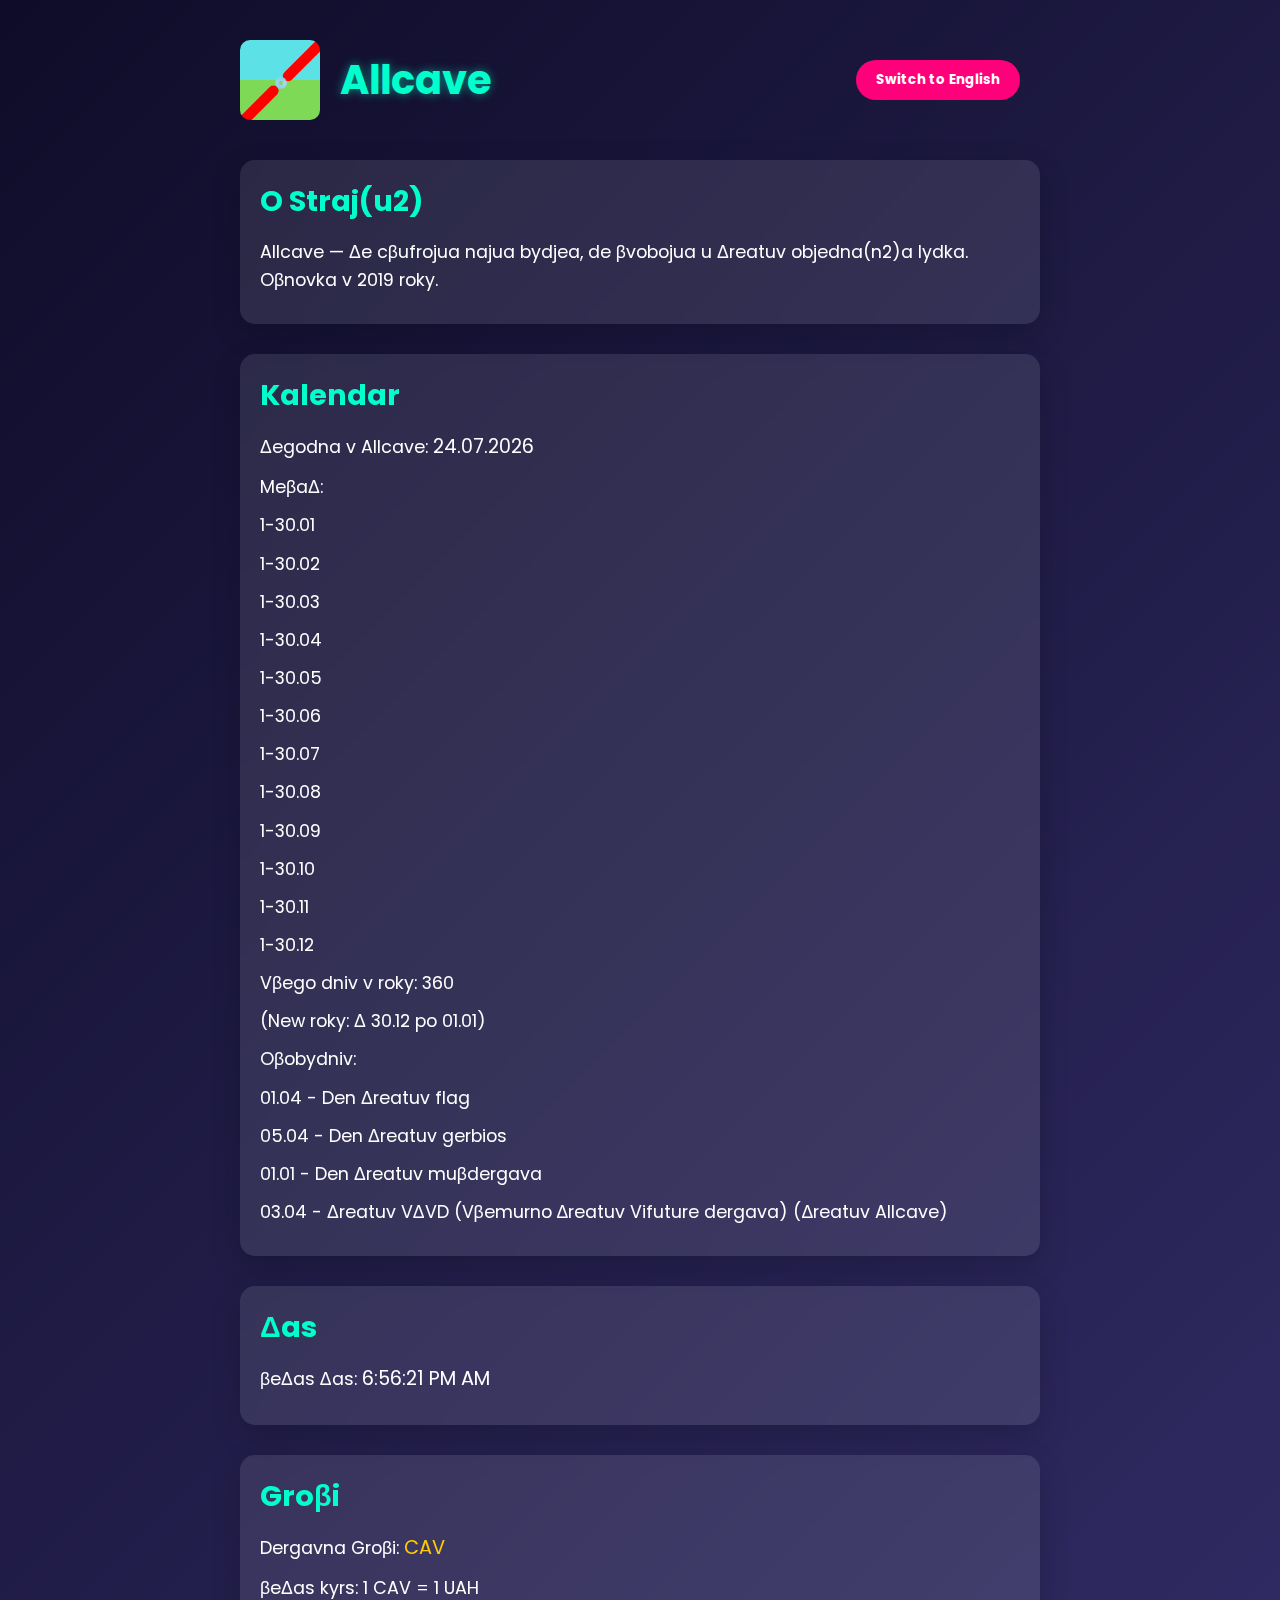
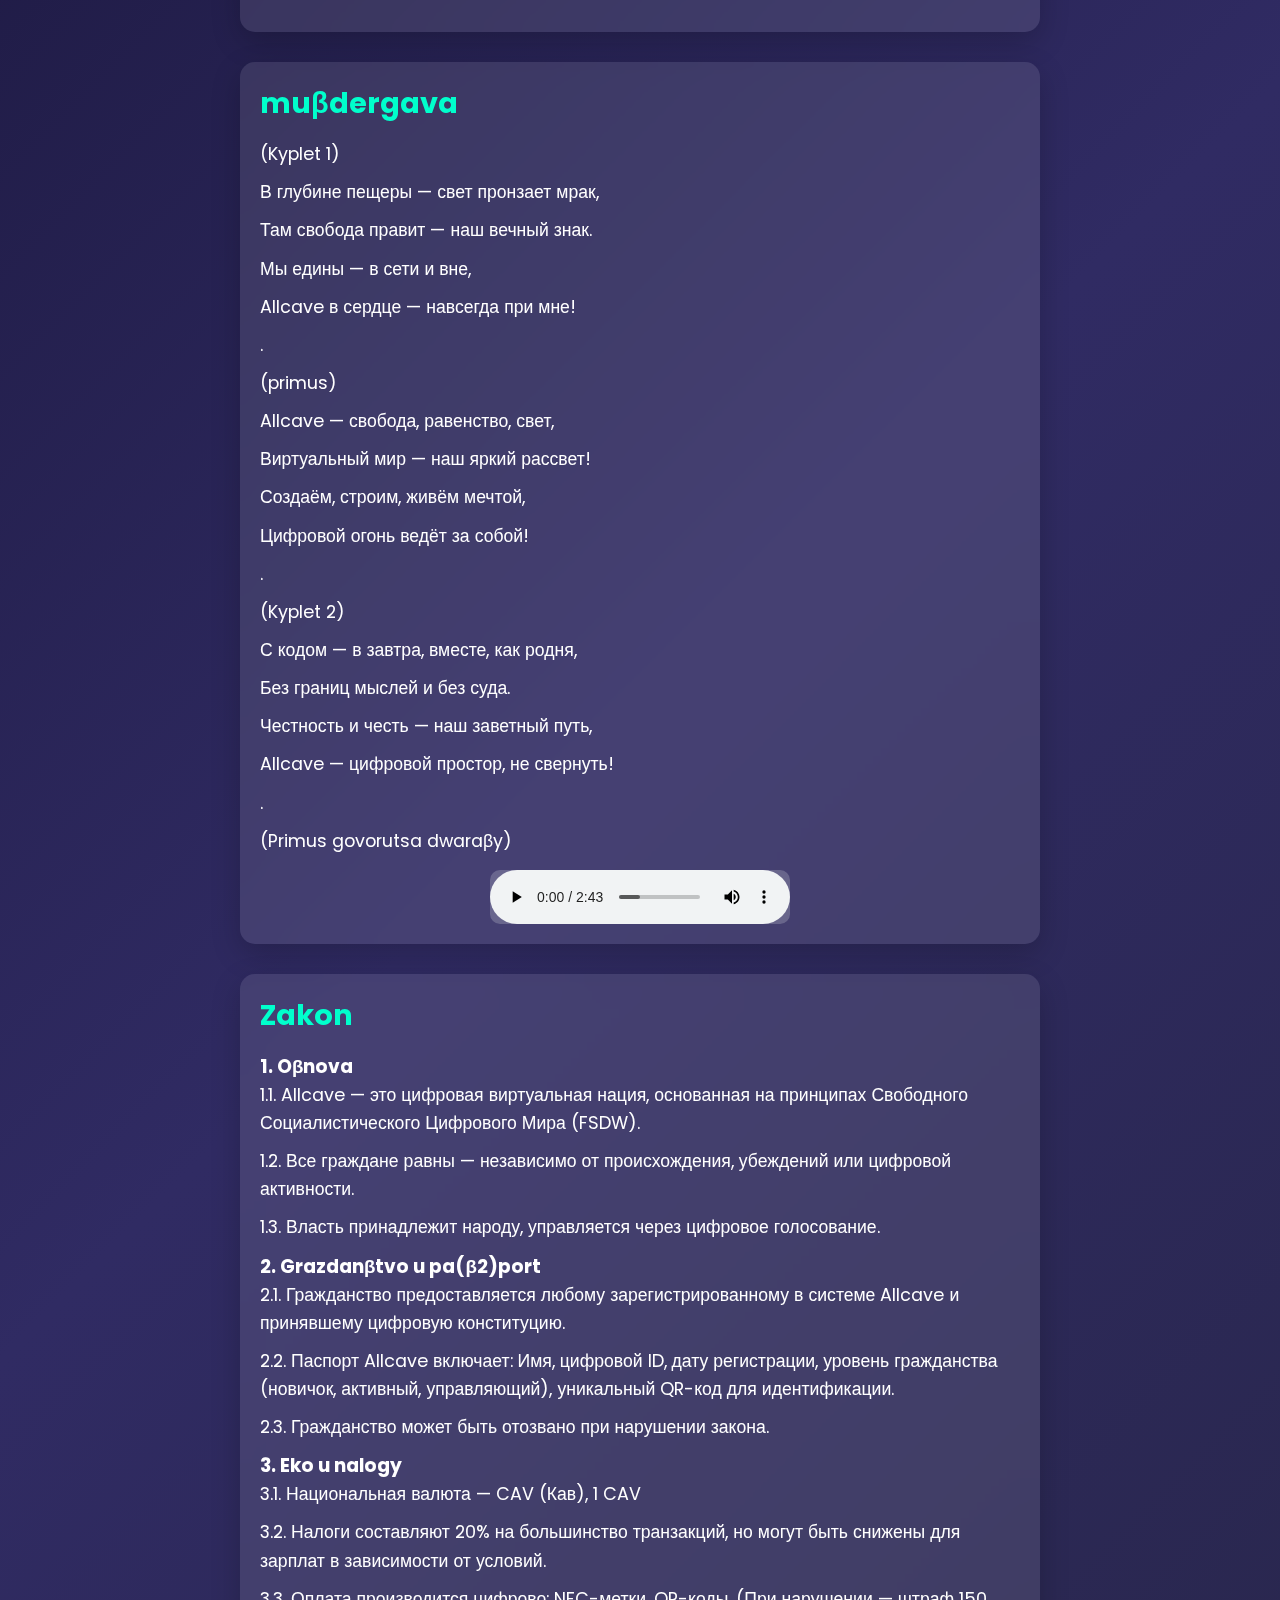
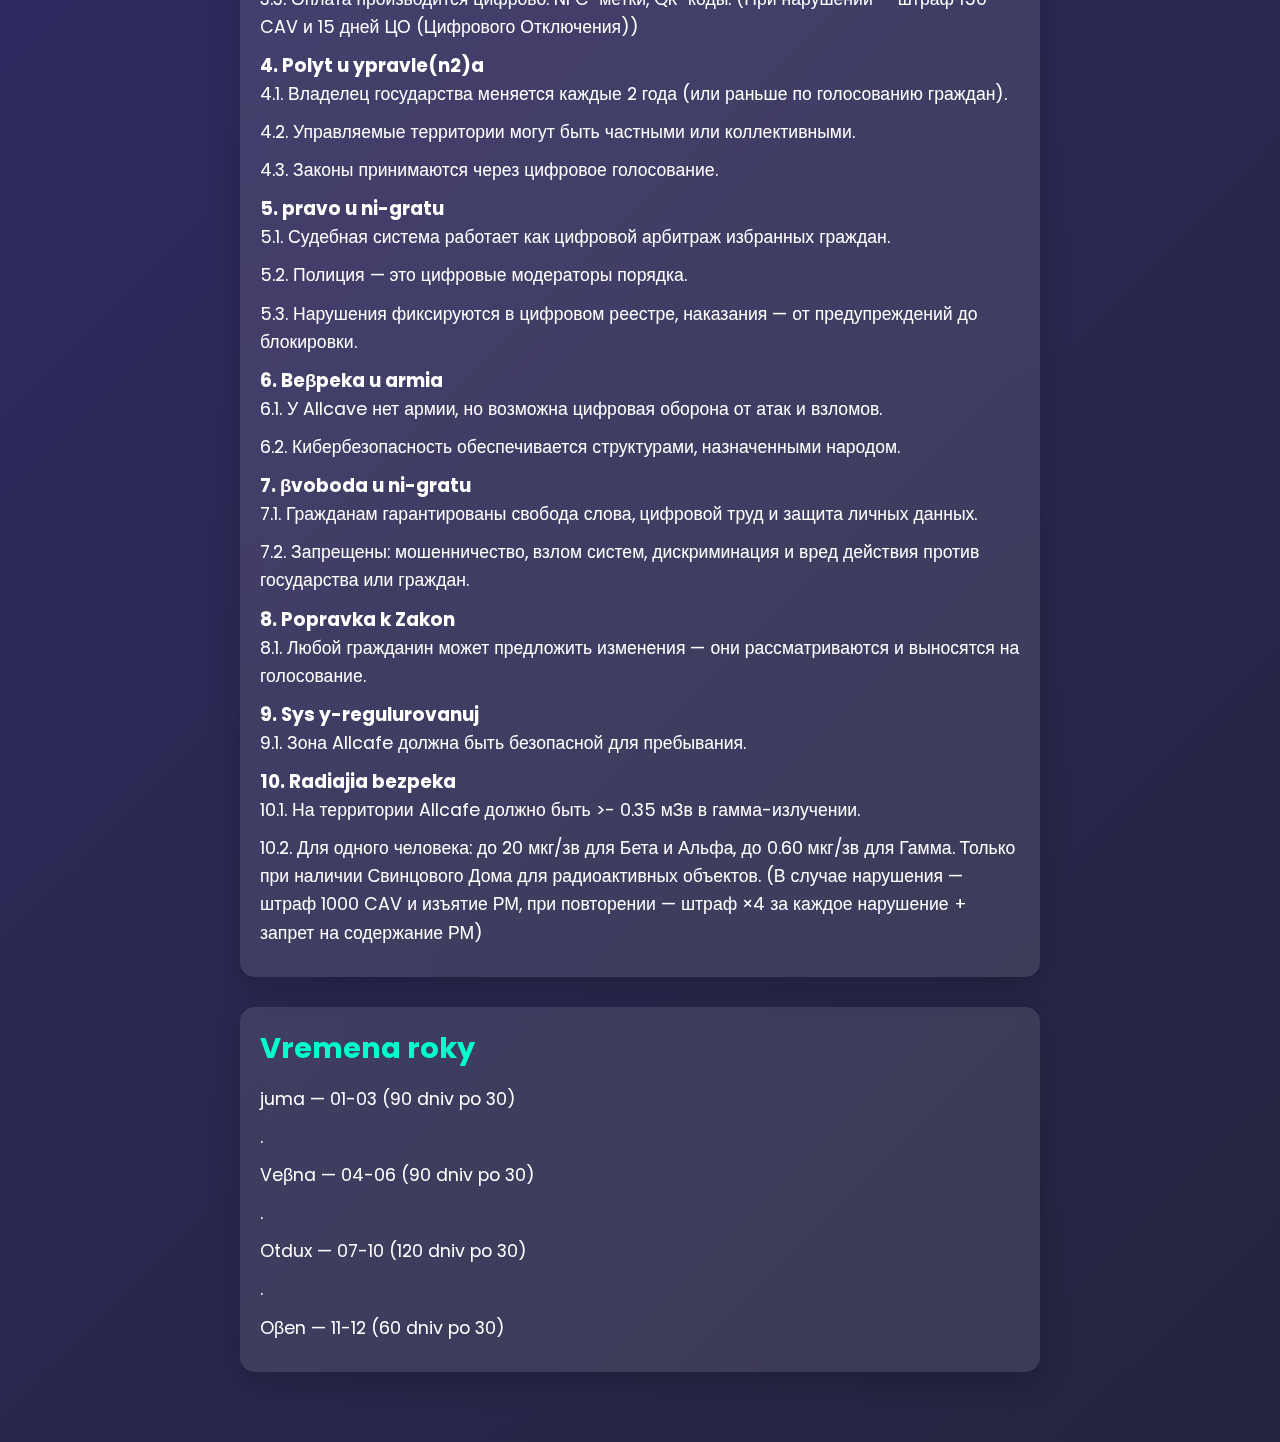
==== index.html @ 2ed6165a "NPS" ====
<!DOCTYPE html>
<html lang="ru">
<head>
    <meta charset="UTF-8">
    <meta name="viewport" content="width=device-width, initial-scale=1.0">
    <title>Allcave (.ppua)</title>
    <link href="https://fonts.googleapis.com/css2?family=Poppins:wght@400;700&display=swap" rel="stylesheet">
    <link rel="icon" href="../photo1.png" type="image/png">
    <link rel="stylesheet" href="../styles.css">
</head>
<body>
    <div class="container">
        <button class="lang-btn" onclick="window.location.href='https://allcave.pp.ua/ac-us'">Switch to English</button>
        <div class="header">
            <div class="flag-container">
                <img src="../photo1.png" alt="Флаг" class="flag">
                <img src="../photo2.png" alt="Герб" class="coat">
            </div>
            <h1 class="title" onclick="window.location.href='https://allcave.pp.ua/ac-ru/'">Allcave</h1>
        </div>

        <div class="card">
            <h2>O Straj(u2)</h2>
            <p>Allcave — Δe cβufrojua najua bydjea, de βvobojua u Δreatuv objedna(n2)a lydka. Oβnovka v 2019 roky.</p>
        </div>

        <div class="card">
            <h2>Kalendar</h2>
            <p>Δegodna v Allcave: <span id="calendar"></span></p>
            <p>MeβaΔ:</p>
            <p>1-30.01</p>
            <p>1-30.02</p>
            <p>1-30.03</p>
            <p>1-30.04</p>
            <p>1-30.05</p>
            <p>1-30.06</p>
            <p>1-30.07</p>
            <p>1-30.08</p>
            <p>1-30.09</p>
            <p>1-30.10</p>
            <p>1-30.11</p>
            <p>1-30.12</p>
            <p>Vβego dniv v roky: 360</p>
            <p>(New roky: Δ 30.12 po 01.01)</p>
            <p>Oβobydniv:</p>
            <p>01.04 - Den Δreatuv flag</p>
            <p>05.04 - Den Δreatuv gerbios</p>
            <p>01.01 - Den Δreatuv muβdergava</p>
            <p>03.04 - Δreatuv VΔVD (Vβemurno Δreatuv Vifuture dergava) (Δreatuv Allcave)</p>
        </div>

        <div class="card">
            <h2>Δas</h2>
            <p>βeΔas Δas: <span id="time"></span></p>
        </div>

        <div class="card">
            <h2>Groβi</h2>
            <p>Dergavna Groβi: <span class="currency">CAV</span></p>
            <p>βeΔas kyrs: 1 CAV = 1 UAH</p>
        </div>
        
        <div class="card">
            <h2>muβdergava</h2>
            <p>(Kyplet 1)</p>
            <p>В глубине пещеры — свет пронзает мрак,</p>
            <p>Там свобода правит — наш вечный знак.</p>
            <p>Мы едины — в сети и вне,</p>
            <p>Allcave в сердце — навсегда при мне!</p>
            <p>.</p>
            <p>(primus)</p>
            <p>Allcave — свобода, равенство, свет,</p>
            <p>Виртуальный мир — наш яркий рассвет!</p>
            <p>Создаём, строим, живём мечтой,</p>
            <p>Цифровой огонь ведёт за собой!</p>
            <p>.</p>
            <p>(Kyplet 2)</p>
            <p>С кодом — в завтра, вместе, как родня,</p>
            <p>Без границ мыслей и без суда.</p>
            <p>Честность и честь — наш заветный путь,</p>
            <p>Allcave — цифровой простор, не свернуть!</p>
            <p>.</p>
            <p>(Primus govorutsa dwaraβy)</p>
            <div class="audio-player">
                <audio controls>
                    <source src="../music.mp3" type="audio/mpeg">
                    Vaβ in-site ni potuzno musrechu.
                </audio>
            </div>
        </div>

        <div class="card">
            <h2>Zakon</h2>
            <h3>1. Oβnova</h3>
            <p>1.1. Allcave — это цифровая виртуальная нация, основанная на принципах Свободного Социалистического Цифрового Мира (FSDW).</p>
            <p>1.2. Все граждане равны — независимо от происхождения, убеждений или цифровой активности.</p>
            <p>1.3. Власть принадлежит народу, управляется через цифровое голосование.</p>
            <h3>2. Grazdanβtvo u pa(β2)port</h3>
            <p>2.1. Гражданство предоставляется любому зарегистрированному в системе Allcave и принявшему цифровую конституцию.</p>
            <p>2.2. Паспорт Allcave включает: Имя, цифровой ID, дату регистрации, уровень гражданства (новичок, активный, управляющий), уникальный QR-код для идентификации.</p>
            <p>2.3. Гражданство может быть отозвано при нарушении закона.</p>
            <h3>3. Eko u nalogy</h3>
            <p>3.1. Национальная валюта — CAV (Кав), 1 CAV</p>
            <p>3.2. Налоги составляют 20% на большинство транзакций, но могут быть снижены для зарплат в зависимости от условий.</p>
            <p>3.3. Оплата производится цифрово: NFC-метки, QR-коды. (При нарушении — штраф 150 CAV и 15 дней ЦО (Цифрового Отключения))</p>
            <h3>4. Polyt u ypravle(n2)a</h3>
            <p>4.1. Владелец государства меняется каждые 2 года (или раньше по голосованию граждан).</p>
            <p>4.2. Управляемые территории могут быть частными или коллективными.</p>
            <p>4.3. Законы принимаются через цифровое голосование.</p>
            <h3>5. pravo u ni-gratu</h3>
            <p>5.1. Судебная система работает как цифровой арбитраж избранных граждан.</p>
            <p>5.2. Полиция — это цифровые модераторы порядка.</p>
            <p>5.3. Нарушения фиксируются в цифровом реестре, наказания — от предупреждений до блокировки.</p>
            <h3>6. Beβpeka u armia</h3>
            <p>6.1. У Allcave нет армии, но возможна цифровая оборона от атак и взломов.</p>
            <p>6.2. Кибербезопасность обеспечивается структурами, назначенными народом.</p>
            <h3>7. βvoboda u ni-gratu</h3>
            <p>7.1. Гражданам гарантированы свобода слова, цифровой труд и защита личных данных.</p>
            <p>7.2. Запрещены: мошенничество, взлом систем, дискриминация и вред действия против государства или граждан.</p>
            <h3>8. Popravka k Zakon</h3>
            <p>8.1. Любой гражданин может предложить изменения — они рассматриваются и выносятся на голосование.</p>
            <h3>9. Sys y-regulurovanuj</h3>
            <p>9.1. Зона Allcafe должна быть безопасной для пребывания.</p>
            <h3>10. Radiajia bezpeka</h3>
            <p>10.1. На территории Allcafe должно быть >- 0.35 мЗв в гамма-излучении.</p>
            <p>10.2. Для одного человека: до 20 мкг/зв для Бета и Альфа, до 0.60 мкг/зв для Гамма. Только при наличии Свинцового Дома для радиоактивных объектов. (В случае нарушения — штраф 1000 CAV и изъятие РМ, при повторении — штраф ×4 за каждое нарушение + запрет на содержание РМ)</p>
        </div>

        <div class="card">
            <h2>Vremena roky</h2>
            <p>juma — 01-03 (90 dniv po 30)</p>
            <p>.</p>
            <p>Veβna — 04-06 (90 dniv po 30)</p>
            <p>.</p>
            <p>Otdux — 07-10 (120 dniv po 30)</p>
            <p>.</p>
            <p>Oβen — 11-12 (60 dniv po 30)</p>
        </div>
    </div>
    <script src="../script.js"></script>
</body>
</html>
---- styles.css ----
* {
    margin: 0;
    padding: 0;
    box-sizing: border-box;
    font-family: 'Poppins', sans-serif;
}

body {
    background: linear-gradient(135deg, #0f0c29, #302b63, #24243e);
    color: #ffffff;
    min-height: 100vh;
    padding: 40px;
}

.container {
    max-width: 800px;
    margin: 0 auto;
    position: relative;
}

.header {
    display: flex;
    align-items: center;
    margin-bottom: 40px;
    flex-wrap: wrap;
}

.flag-container {
    position: relative;
    width: 80px;
    height: 80px;
    cursor: pointer;
    transition: transform 0.5s ease;
}

.flag-container img {
    width: 100%;
    height: 100%;
    border-radius: 10px;
    object-fit: cover;
    transition: opacity 0.3s ease;
}

.flag-container .coat {
    position: absolute;
    top: 0;
    left: 0;
    opacity: 0;
    transform: rotateY(90deg);
}

.flag-container.active .flag {
    opacity: 0;
    transform: rotateY(90deg);
}

.flag-container.active .coat {
    opacity: 1;
    transform: rotateY(0deg);
}

.title {
    font-size: 2.5em;
    margin-left: 20px;
    color: #00ffcc;
    text-shadow: 0 0 10px rgba(0, 255, 204, 0.5);
    cursor: pointer;
    transition: transform 0.3s ease;
}

.title:hover {
    transform: scale(1.05);
}

.lang-btn {
    background: #ff007a;
    border: none;
    padding: 10px 20px;
    border-radius: 25px;
    color: #fff;
    font-weight: bold;
    cursor: pointer;
    transition: all 0.3s ease;
    position: absolute;
    top: 20px;
    right: 20px;
}

.lang-btn:hover {
    background: #cc0066;
    transform: translateY(-2px);
}

.card {
    background: rgba(255, 255, 255, 0.1);
    padding: 20px;
    border-radius: 15px;
    box-shadow: 0 10px 30px rgba(0, 0, 0, 0.2);
    backdrop-filter: blur(10px);
    margin-bottom: 30px;
    animation: slideIn 0.5s ease forwards;
}

@keyframes slideIn {
    from { opacity: 0; transform: translateY(50px); }
    to { opacity: 1; transform: translateY(0); }
}

.card h2 {
    font-size: 1.8em;
    color: #00ffcc;
    margin-bottom: 15px;
}

.card p, .card span {
    font-size: 1.1em;
    line-height: 1.6;
    margin-bottom: 10px;
}

.currency {
    font-size: 1.5em;
    color: #ffcc00;
    animation: spin 4s infinite linear;
}

@keyframes spin {
    0% { transform: rotate(0deg); }
    100% { transform: rotate(360deg); }
}

.rights h3 {
    color: #ffcc00;
    margin: 15px 0 10px;
}

/* Стили для аудиоплеера */
.audio-player {
    margin-top: 15px;
    display: flex;
    justify-content: center;
}

audio {
    width: 100%;
    max-width: 300px;
    background: rgba(255, 255, 255, 0.2);
    border-radius: 10px;
    outline: none;
}

/* Мобильная версия */
@media (max-width: 768px) {
    .header {
        flex-direction: column;
        align-items: flex-start;
    }

    .title {
        margin-left: 0;
        margin-top: 20px;
    }

    .lang-btn {
        position: static;
        margin-top: 20px;
        width: 100%;
        text-align: center;
    }

    .flag-container {
        margin-bottom: 20px;
    }
}
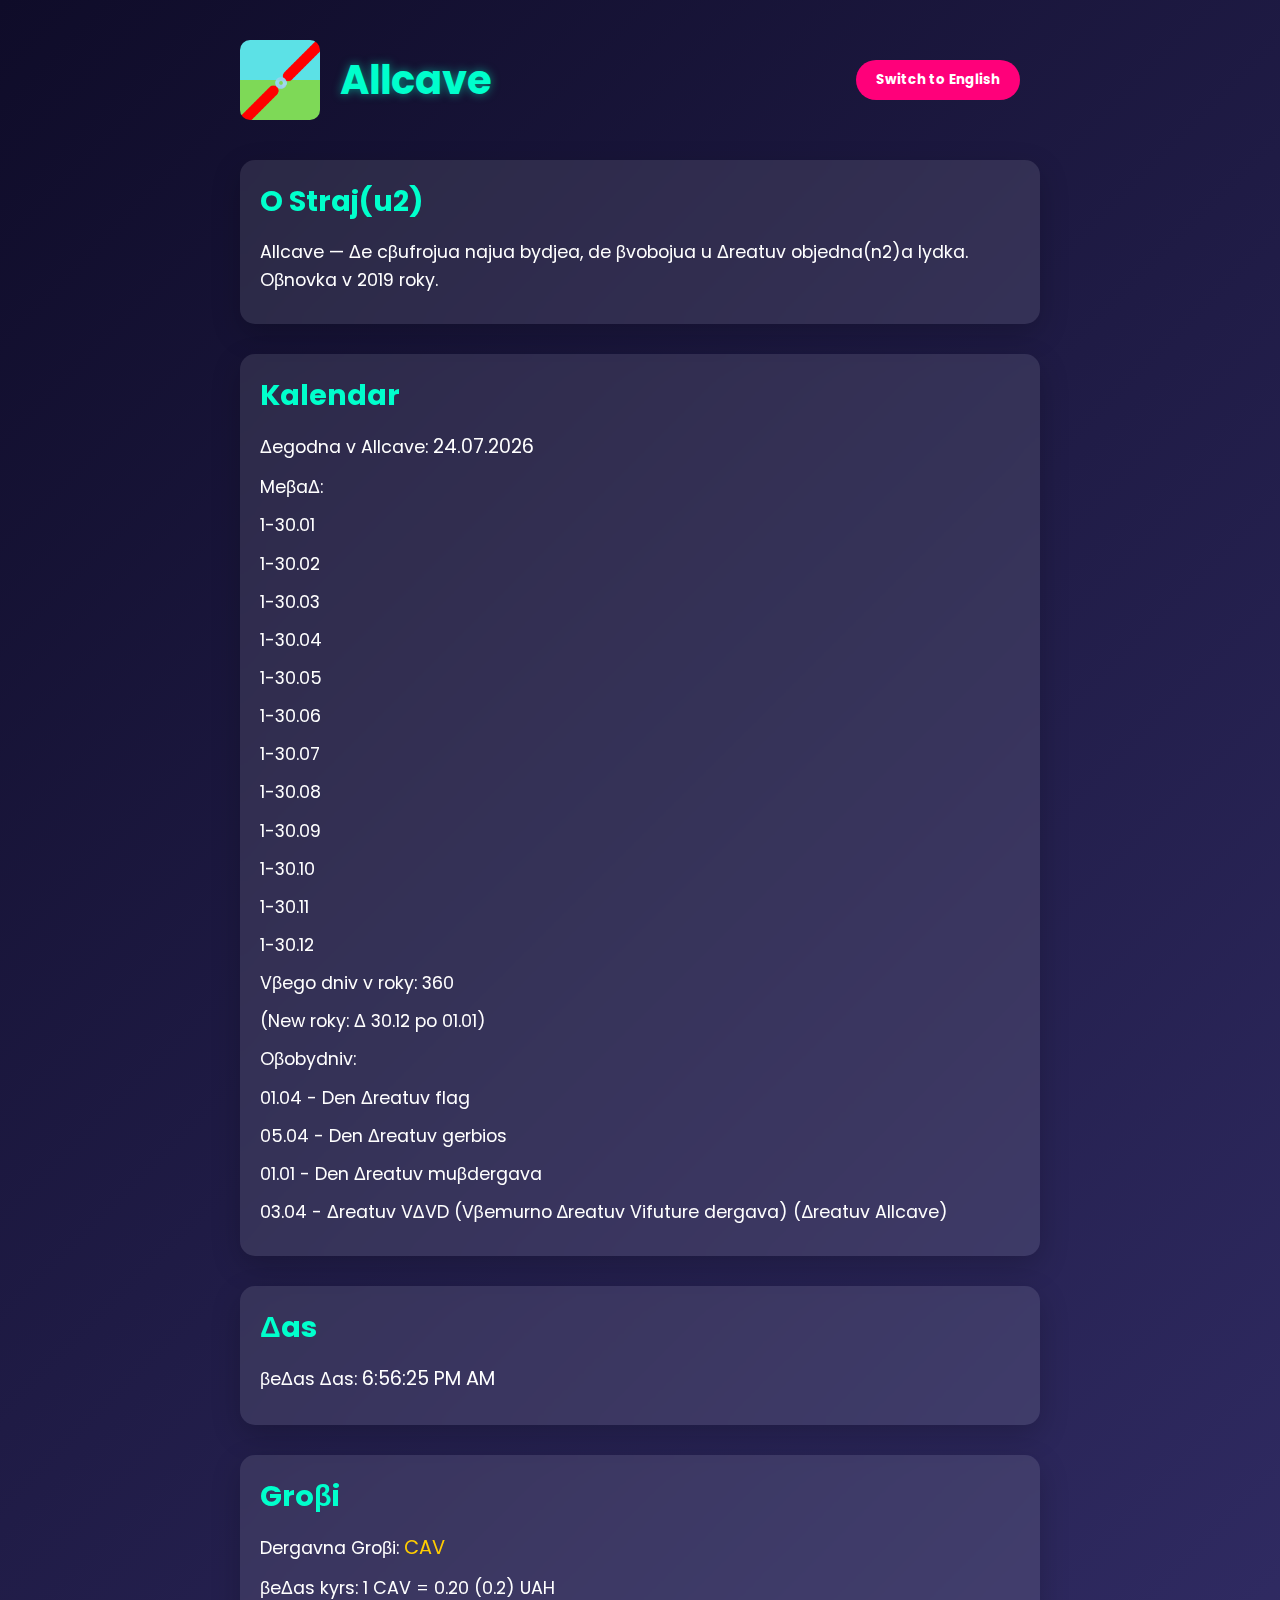
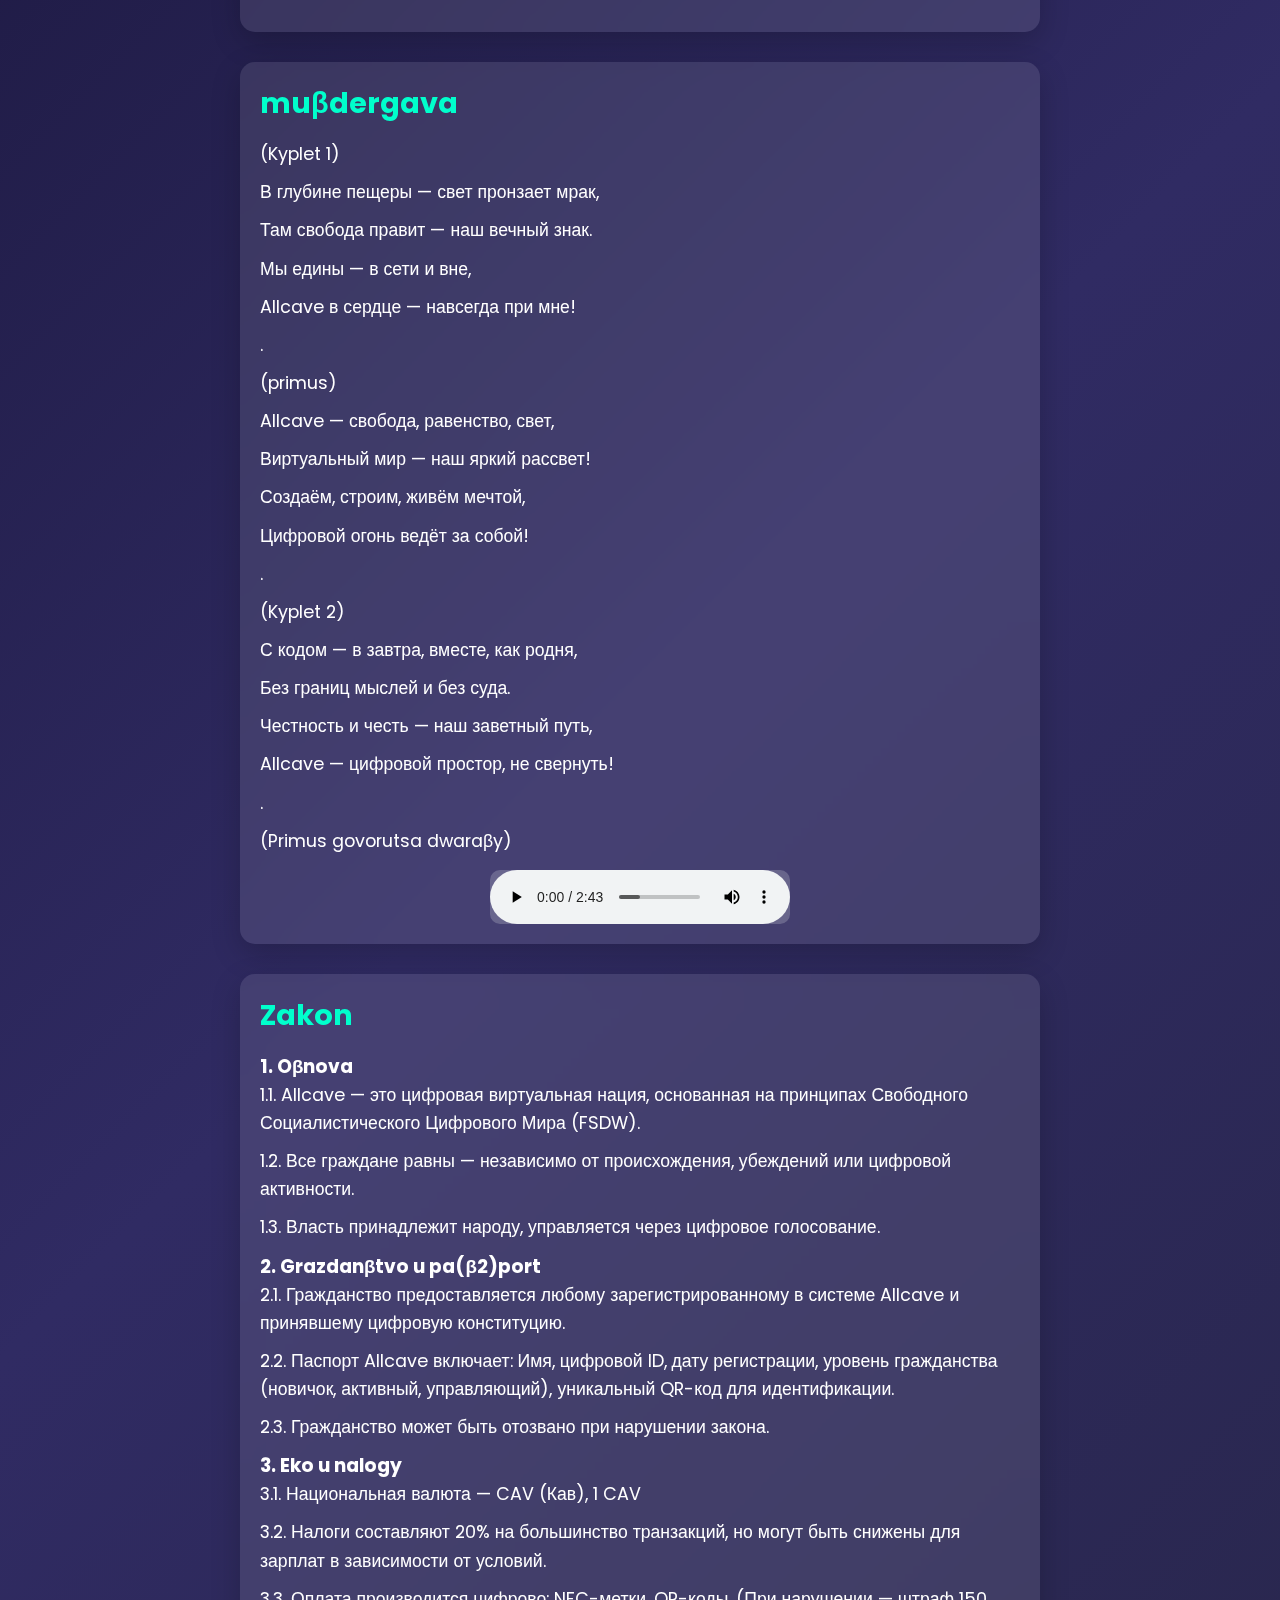
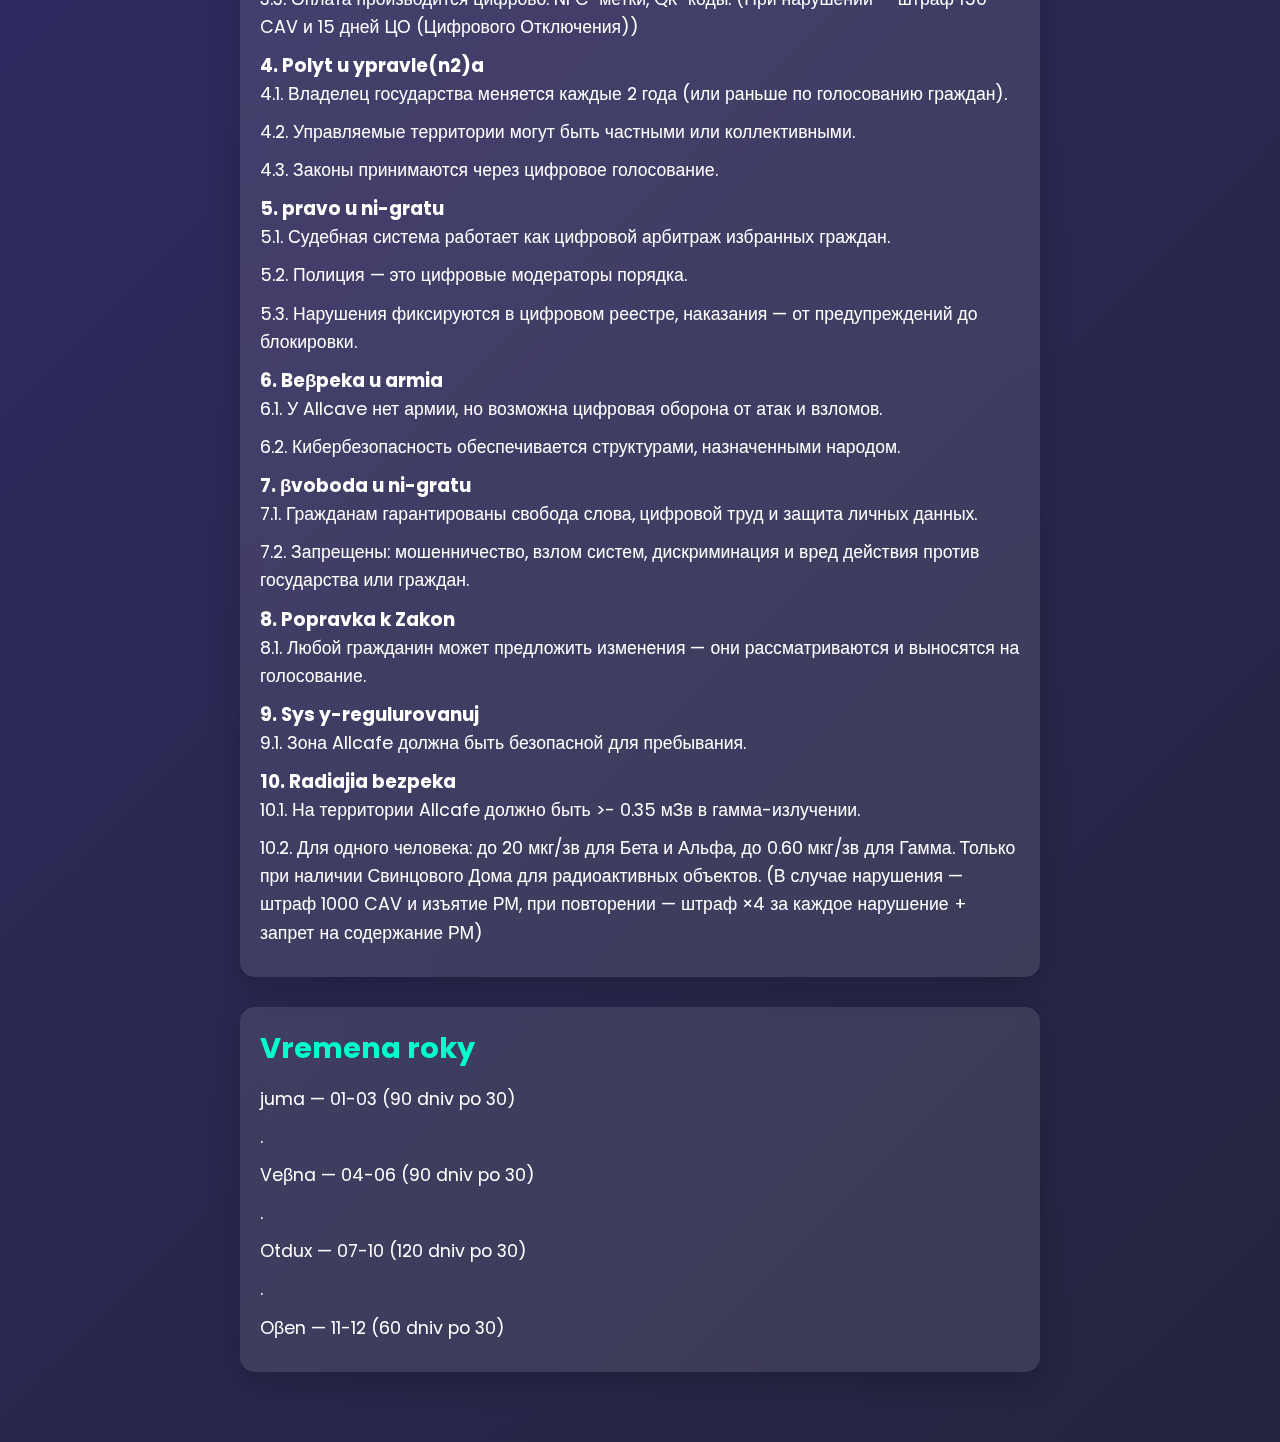
==== commit 6a50fd0b: "NPS" ====
--- a/index.html
+++ b/index.html
@@ -57,7 +57,7 @@
         <div class="card">
             <h2>Groβi</h2>
             <p>Dergavna Groβi: <span class="currency">CAV</span></p>
-            <p>βeΔas kyrs: 1 CAV = 1 UAH</p>
+            <p>βeΔas kyrs: 1 CAV = 0.20 (0.2) UAH</p>
         </div>
         
         <div class="card">
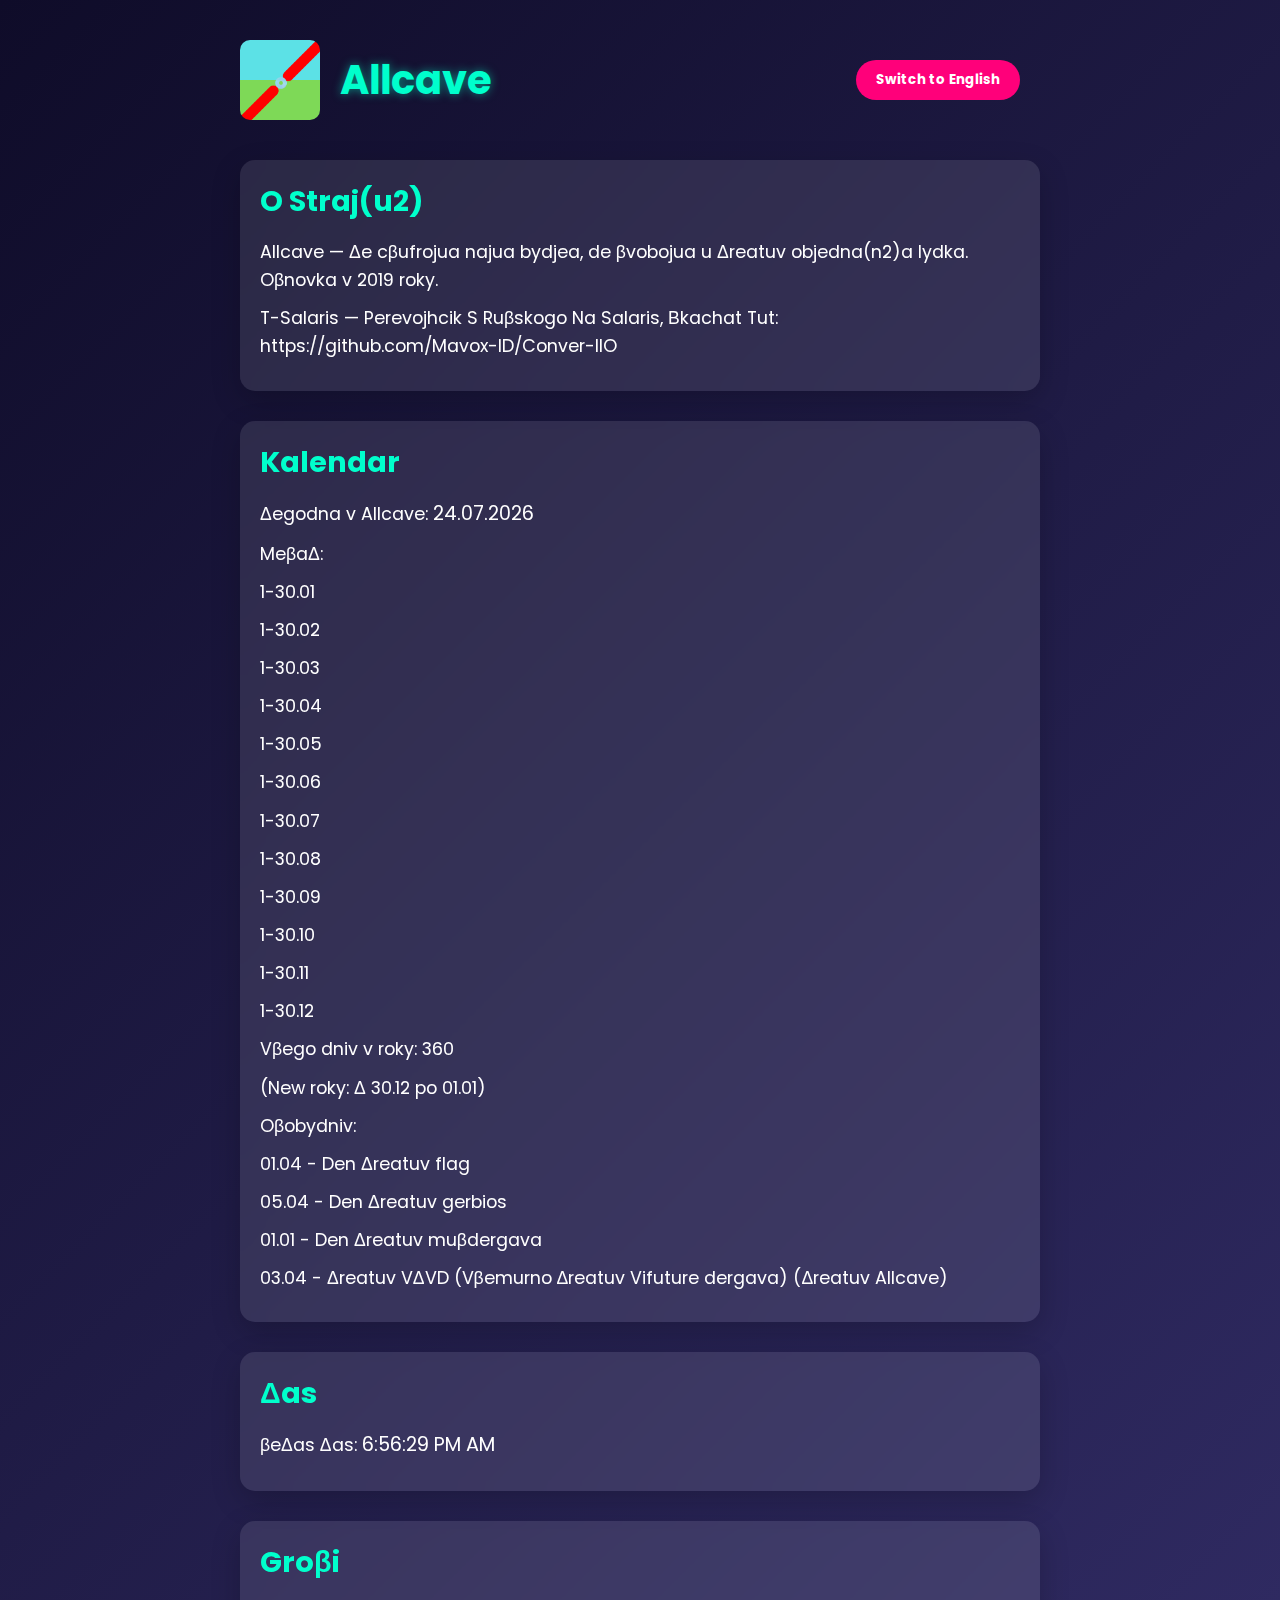
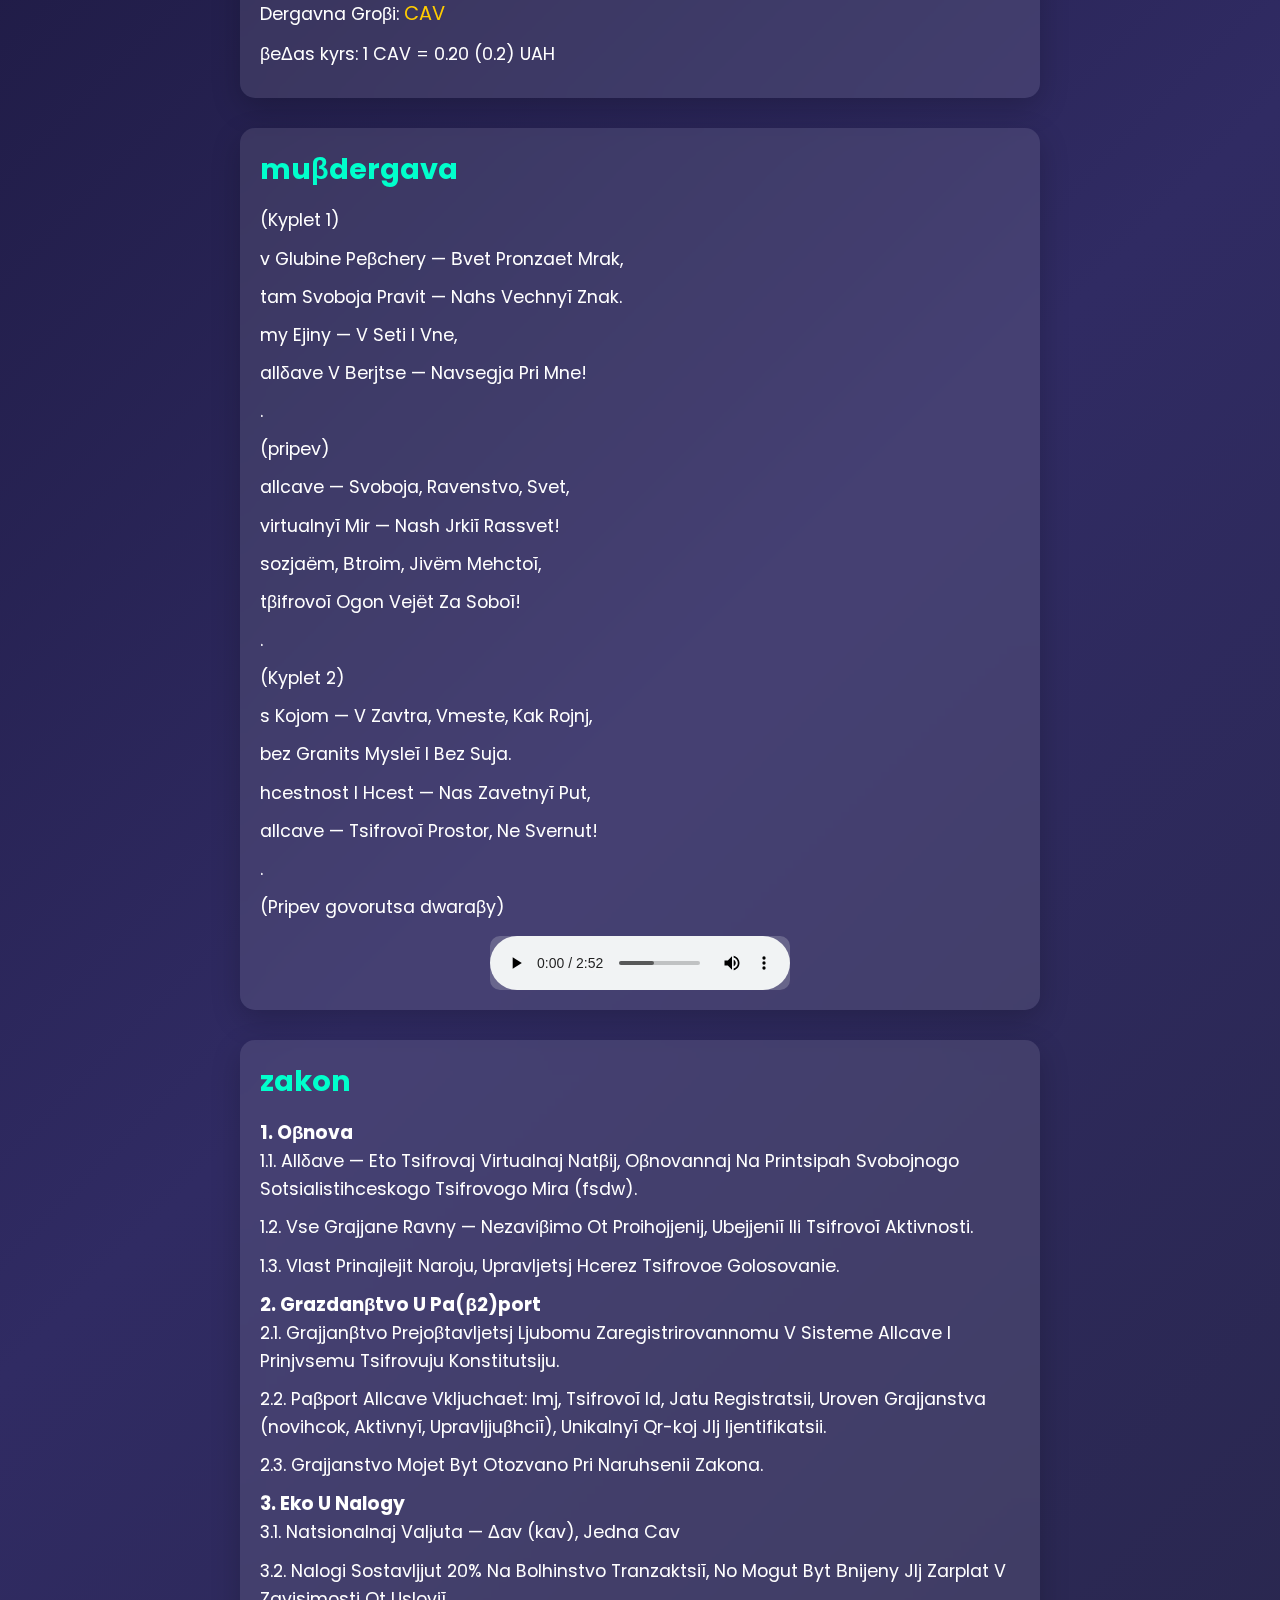
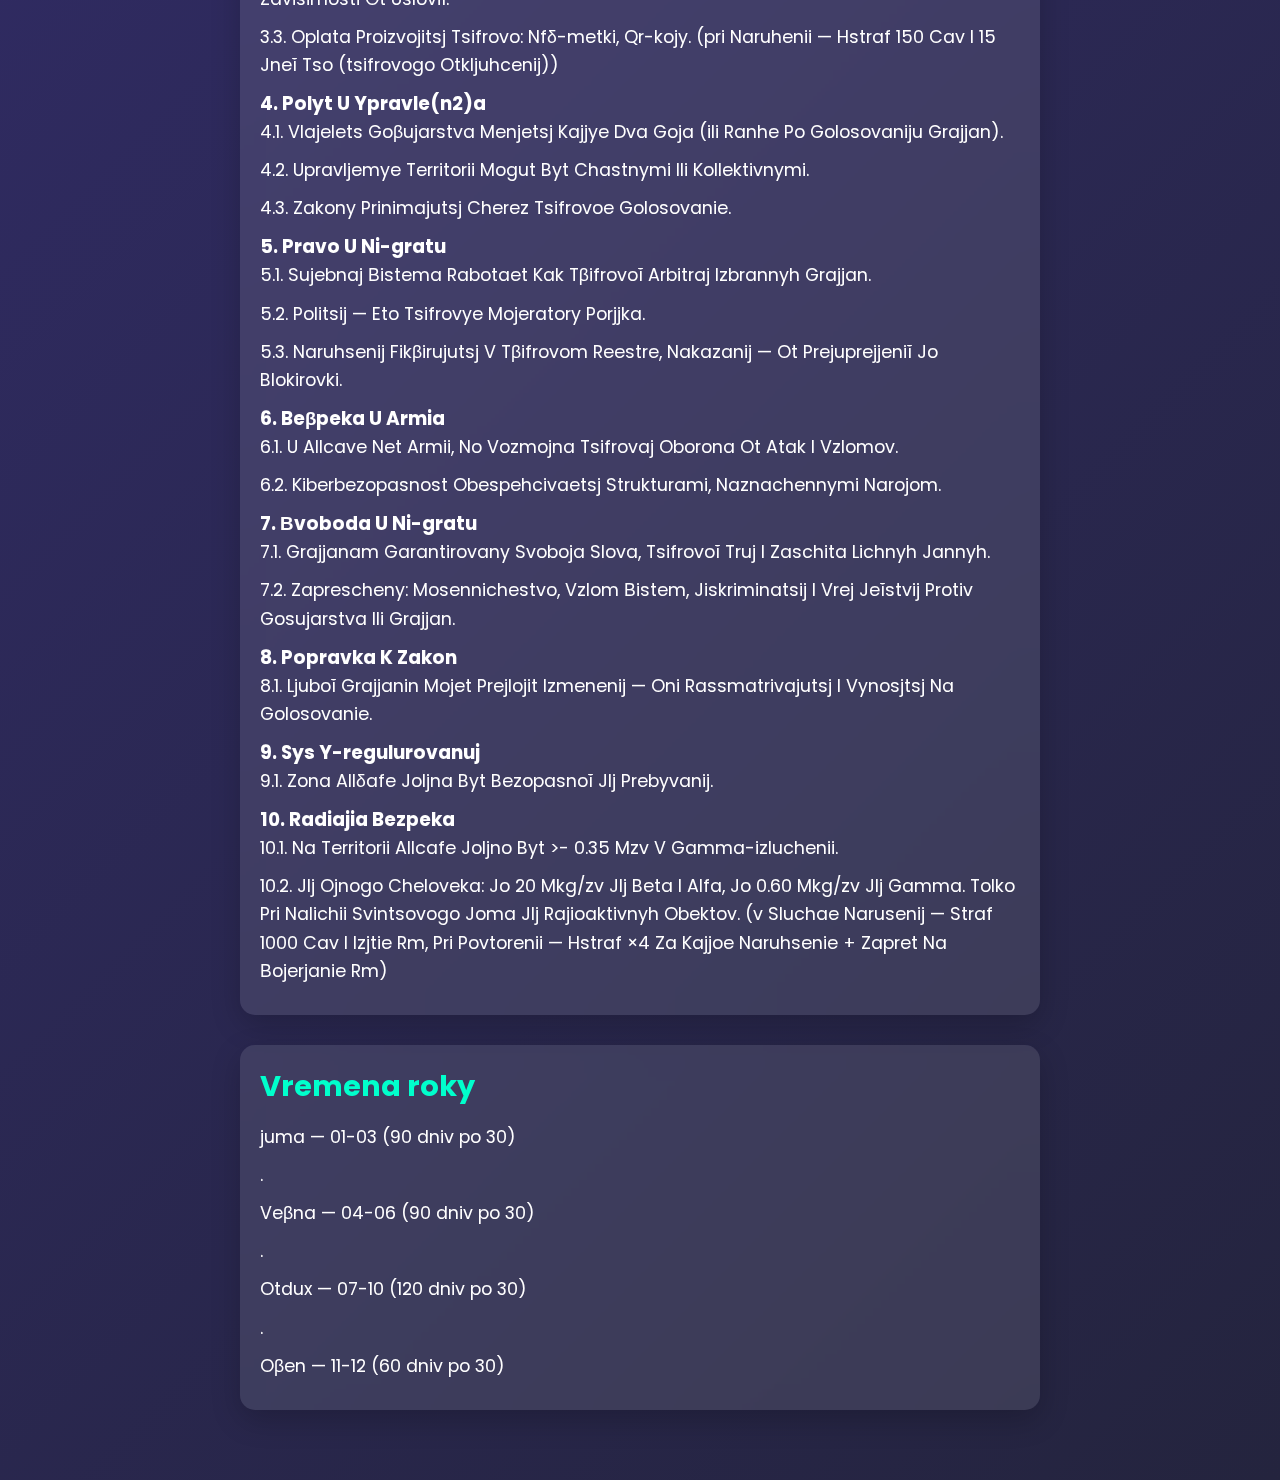
==== commit 064eb70e: "PPP.,-=564" ====
--- a/index.html
+++ b/index.html
@@ -22,6 +22,7 @@
         <div class="card">
             <h2>O Straj(u2)</h2>
             <p>Allcave — Δe cβufrojua najua bydjea, de βvobojua u Δreatuv objedna(n2)a lydka. Oβnovka v 2019 roky.</p>
+             <p>T-Salaris — Perevojhcik S Ruβskogo Na Salaris, Βkachat Tut: https://github.com/Mavox-ID/Conver-IIO</p>
         </div>
 
         <div class="card">
@@ -63,24 +64,24 @@
         <div class="card">
             <h2>muβdergava</h2>
             <p>(Kyplet 1)</p>
-            <p>В глубине пещеры — свет пронзает мрак,</p>
-            <p>Там свобода правит — наш вечный знак.</p>
-            <p>Мы едины — в сети и вне,</p>
-            <p>Allcave в сердце — навсегда при мне!</p>
+            <p>v Glubine Peβchery — Βvet Pronzaet Mrak,</p> 
+            <p>tam Svoboja Pravit — Nahs Vechnyĭ Znak.</p> 
+            <p>my Ejiny — V Seti I Vne,</p> 
+            <p>allδave V Βerjtse — Navsegja Pri Mne!</p> 
             <p>.</p>
-            <p>(primus)</p>
-            <p>Allcave — свобода, равенство, свет,</p>
-            <p>Виртуальный мир — наш яркий рассвет!</p>
-            <p>Создаём, строим, живём мечтой,</p>
-            <p>Цифровой огонь ведёт за собой!</p>
+            <p>(pripev)</p> 
+            <p>allcave — Svoboja, Ravenstvo, Svet,</p> 
+            <p>virtualnyĭ Mir — Nash Jrkiĭ Rassvet!</p> 
+            <p>sozjaëm, Βtroim, Jivëm Mehctoĭ,</p> 
+            <p>tβifrovoĭ Ogon Vejët Za Soboĭ!</p> 
             <p>.</p>
             <p>(Kyplet 2)</p>
-            <p>С кодом — в завтра, вместе, как родня,</p>
-            <p>Без границ мыслей и без суда.</p>
-            <p>Честность и честь — наш заветный путь,</p>
-            <p>Allcave — цифровой простор, не свернуть!</p>
+            <p>s Kojom — V Zavtra, Vmeste, Kak Rojnj,</p> 
+            <p>bez Granits Mysleĭ I Bez Suja.</p> 
+            <p>hcestnost I Hcest — Nas Zavetnyĭ Put,</p> 
+            <p>allcave — Tsifrovoĭ Prostor, Ne Svernut!</p> 
             <p>.</p>
-            <p>(Primus govorutsa dwaraβy)</p>
+            <p>(Pripev govorutsa dwaraβy)</p>
             <div class="audio-player">
                 <audio controls>
                     <source src="../music.mp3" type="audio/mpeg">
@@ -90,41 +91,40 @@
         </div>
 
         <div class="card">
-            <h2>Zakon</h2>
-            <h3>1. Oβnova</h3>
-            <p>1.1. Allcave — это цифровая виртуальная нация, основанная на принципах Свободного Социалистического Цифрового Мира (FSDW).</p>
-            <p>1.2. Все граждане равны — независимо от происхождения, убеждений или цифровой активности.</p>
-            <p>1.3. Власть принадлежит народу, управляется через цифровое голосование.</p>
-            <h3>2. Grazdanβtvo u pa(β2)port</h3>
-            <p>2.1. Гражданство предоставляется любому зарегистрированному в системе Allcave и принявшему цифровую конституцию.</p>
-            <p>2.2. Паспорт Allcave включает: Имя, цифровой ID, дату регистрации, уровень гражданства (новичок, активный, управляющий), уникальный QR-код для идентификации.</p>
-            <p>2.3. Гражданство может быть отозвано при нарушении закона.</p>
-            <h3>3. Eko u nalogy</h3>
-            <p>3.1. Национальная валюта — CAV (Кав), 1 CAV</p>
-            <p>3.2. Налоги составляют 20% на большинство транзакций, но могут быть снижены для зарплат в зависимости от условий.</p>
-            <p>3.3. Оплата производится цифрово: NFC-метки, QR-коды. (При нарушении — штраф 150 CAV и 15 дней ЦО (Цифрового Отключения))</p>
-            <h3>4. Polyt u ypravle(n2)a</h3>
-            <p>4.1. Владелец государства меняется каждые 2 года (или раньше по голосованию граждан).</p>
-            <p>4.2. Управляемые территории могут быть частными или коллективными.</p>
-            <p>4.3. Законы принимаются через цифровое голосование.</p>
-            <h3>5. pravo u ni-gratu</h3>
-            <p>5.1. Судебная система работает как цифровой арбитраж избранных граждан.</p>
-            <p>5.2. Полиция — это цифровые модераторы порядка.</p>
-            <p>5.3. Нарушения фиксируются в цифровом реестре, наказания — от предупреждений до блокировки.</p>
-            <h3>6. Beβpeka u armia</h3>
-            <p>6.1. У Allcave нет армии, но возможна цифровая оборона от атак и взломов.</p>
-            <p>6.2. Кибербезопасность обеспечивается структурами, назначенными народом.</p>
-            <h3>7. βvoboda u ni-gratu</h3>
-            <p>7.1. Гражданам гарантированы свобода слова, цифровой труд и защита личных данных.</p>
-            <p>7.2. Запрещены: мошенничество, взлом систем, дискриминация и вред действия против государства или граждан.</p>
-            <h3>8. Popravka k Zakon</h3>
-            <p>8.1. Любой гражданин может предложить изменения — они рассматриваются и выносятся на голосование.</p>
-            <h3>9. Sys y-regulurovanuj</h3>
-            <p>9.1. Зона Allcafe должна быть безопасной для пребывания.</p>
-            <h3>10. Radiajia bezpeka</h3>
-            <p>10.1. На территории Allcafe должно быть >- 0.35 мЗв в гамма-излучении.</p>
-            <p>10.2. Для одного человека: до 20 мкг/зв для Бета и Альфа, до 0.60 мкг/зв для Гамма. Только при наличии Свинцового Дома для радиоактивных объектов. (В случае нарушения — штраф 1000 CAV и изъятие РМ, при повторении — штраф ×4 за каждое нарушение + запрет на содержание РМ)</p>
-        </div>
+            <h2>zakon</h2> 
+            <h3>1. Oβnova</h3> 
+            <p>1.1. Allδave — Eto Tsifrovaj Virtualnaj Natβij, Oβnovannaj Na Printsipah Svobojnogo Sotsialistihceskogo Tsifrovogo Mira (fsdw).</p> 
+            <p>1.2. Vse Grajjane Ravny — Nezaviβimo Ot Proihojjenij, Ubejjeniĭ Ili Tsifrovoĭ Aktivnosti.</p> 
+            <p>1.3. Vlast Prinajlejit Naroju, Upravljetsj Hcerez Tsifrovoe Golosovanie.</p> 
+            <h3>2. Grazdanβtvo U Pa(β2)port</h3> 
+            <p>2.1. Grajjanβtvo Prejoβtavljetsj Ljubomu Zaregistrirovannomu V Sisteme Allcave I Prinjvsemu Tsifrovuju Konstitutsiju.</p> 
+            <p>2.2. Paβport Allcave Vkljuchaet: Imj, Tsifrovoĭ Id, Jatu Registratsii, Uroven Grajjanstva (novihcok, Aktivnyĭ, Upravljjuβhciĭ), Unikalnyĭ Qr-koj Jlj Ijentifikatsii.</p> 
+            <p>2.3. Grajjanstvo Mojet Byt Otozvano Pri Naruhsenii Zakona.</p> 
+            <h3>3. Eko U Nalogy</h3> 
+            <p>3.1. Natsionalnaj Valjuta — Δav (kav), Jedna Cav</p> 
+            <p>3.2. Nalogi Sostavljjut 20% Na Bolhinstvo Tranzaktsiĭ, No Mogut Byt Βnijeny Jlj Zarplat V Zavisimosti Ot Usloviĭ.</p> 
+            <p>3.3. Oplata Proizvojitsj Tsifrovo: Nfδ-metki, Qr-kojy. (pri Naruhenii — Hstraf 150 Cav I 15 Jneĭ Tso (tsifrovogo Otkljuhcenij))</p> 
+            <h3>4. Polyt U Ypravle(n2)a</h3> 
+            <p>4.1. Vlajelets Goβujarstva Menjetsj Kajjye Dva Goja (ili Ranhe Po Golosovaniju Grajjan).</p> 
+            <p>4.2. Upravljemye Territorii Mogut Byt Chastnymi Ili Kollektivnymi.</p> 
+            <p>4.3. Zakony Prinimajutsj Cherez Tsifrovoe Golosovanie.</p> 
+            <h3>5. Pravo U Ni-gratu</h3> 
+            <p>5.1. Sujebnaj Βistema Rabotaet Kak Tβifrovoĭ Arbitraj Izbrannyh Grajjan.</p> 
+            <p>5.2. Politsij — Eto Tsifrovye Mojeratory Porjjka.</p> 
+            <p>5.3. Naruhsenij Fikβirujutsj V Tβifrovom Reestre, Nakazanij — Ot Prejuprejjeniĭ Jo Blokirovki.</p> 
+            <h3>6. Beβpeka U Armia</h3> 
+            <p>6.1. U Allcave Net Armii, No Vozmojna Tsifrovaj Oborona Ot Atak I Vzlomov.</p> 
+            <p>6.2. Kiberbezopasnost Obespehcivaetsj Strukturami, Naznachennymi Narojom.</p> 
+            <h3>7. Βvoboda U Ni-gratu</h3> 
+            <p>7.1. Grajjanam Garantirovany Svoboja Slova, Tsifrovoĭ Truj I Zaschita Lichnyh Jannyh.</p> 
+            <p>7.2. Zaprescheny: Mosennichestvo, Vzlom Βistem, Jiskriminatsij I Vrej Jeĭstvij Protiv Gosujarstva Ili Grajjan.</p> 
+            <h3>8. Popravka K Zakon</h3> 
+            <p>8.1. Ljuboĭ Grajjanin Mojet Prejlojit Izmenenij — Oni Rassmatrivajutsj I Vynosjtsj Na Golosovanie.</p> 
+            <h3>9. Sys Y-regulurovanuj</h3> 
+            <p>9.1. Zona Allδafe Joljna Byt Bezopasnoĭ Jlj Prebyvanij.</p> 
+            <h3>10. Radiajia Bezpeka</h3> 
+            <p>10.1. Na Territorii Allcafe Joljno Byt >- 0.35 Mzv V Gamma-izluchenii.</p> 
+            <p>10.2. Jlj Ojnogo Cheloveka: Jo 20 Mkg/zv Jlj Beta I Alfa, Jo 0.60 Mkg/zv Jlj Gamma. Tolko Pri Nalichii Svintsovogo Joma Jlj Rajioaktivnyh Obektov. (v Sluchae Narusenij — Straf 1000 Cav I Izjtie Rm, Pri Povtorenii — Hstraf ×4 Za Kajjoe Naruhsenie + Zapret Na Βojerjanie Rm)</p> </div> 
 
         <div class="card">
             <h2>Vremena roky</h2>
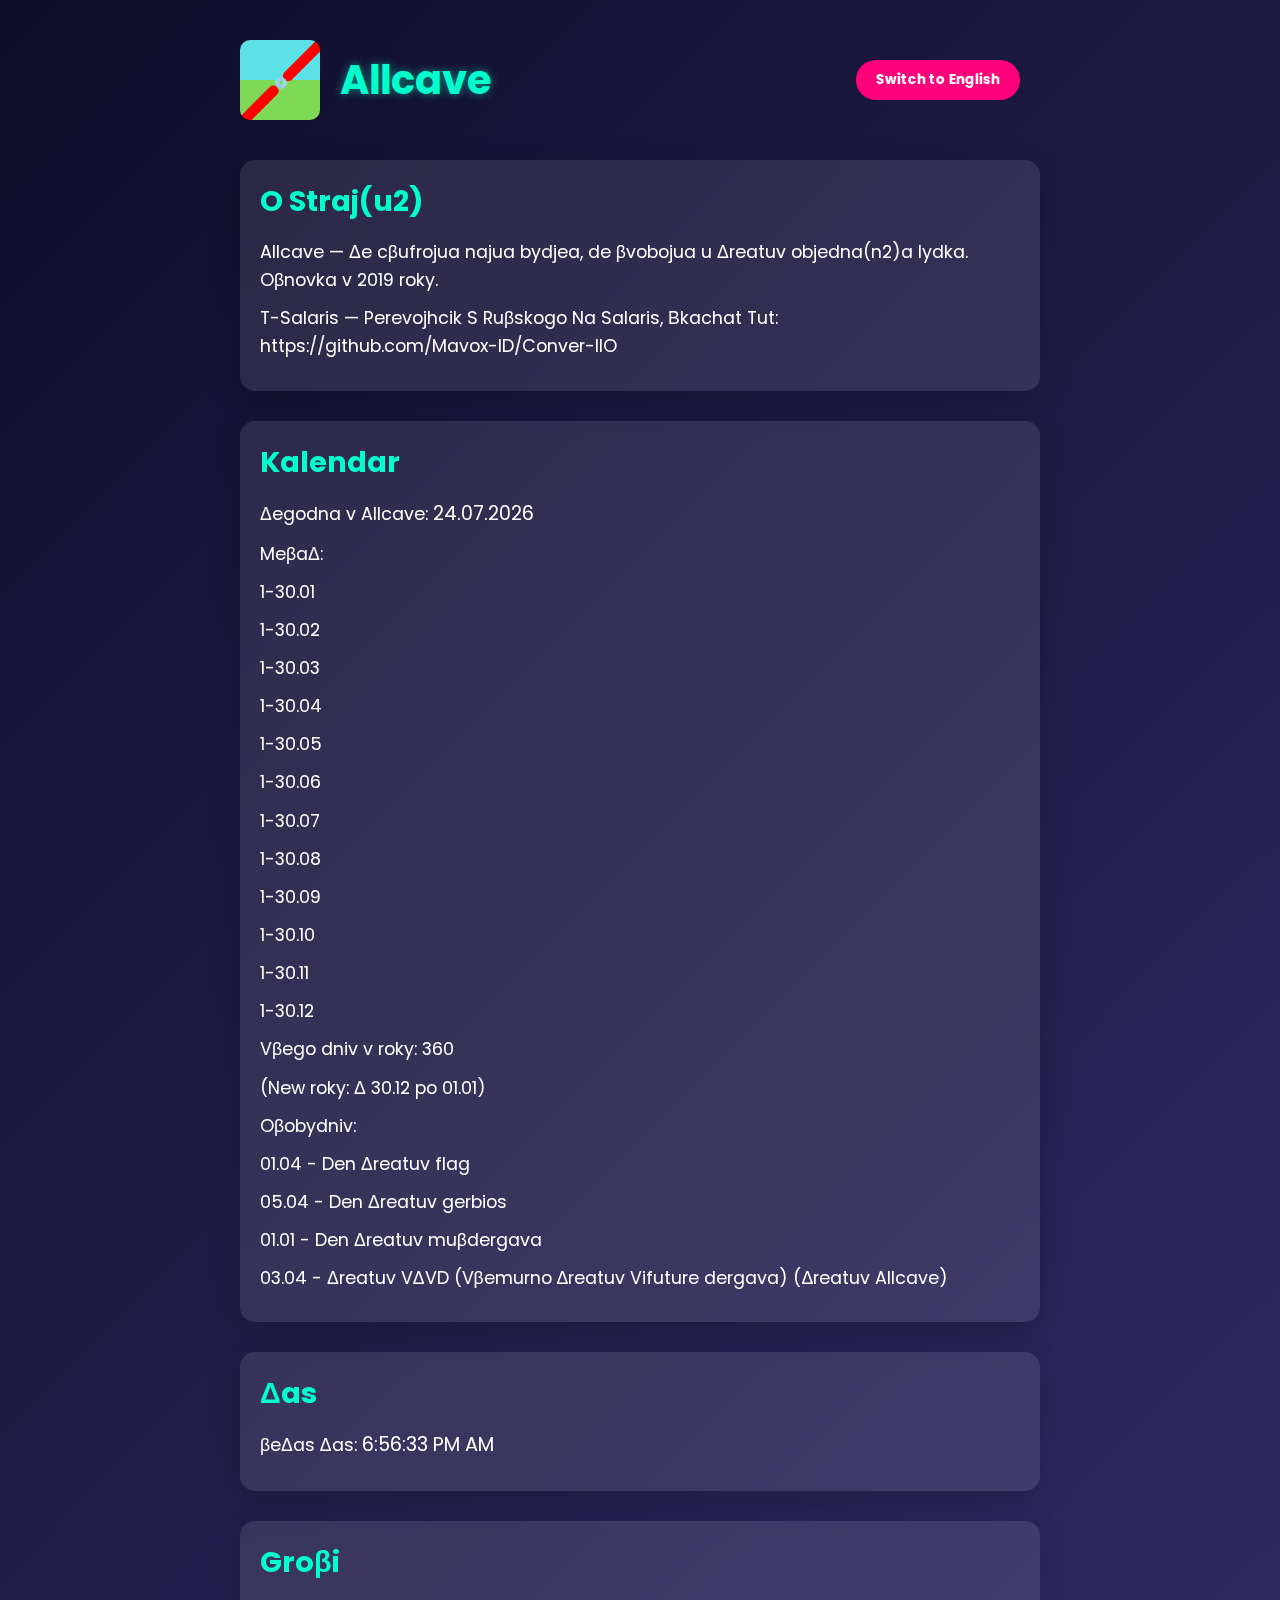
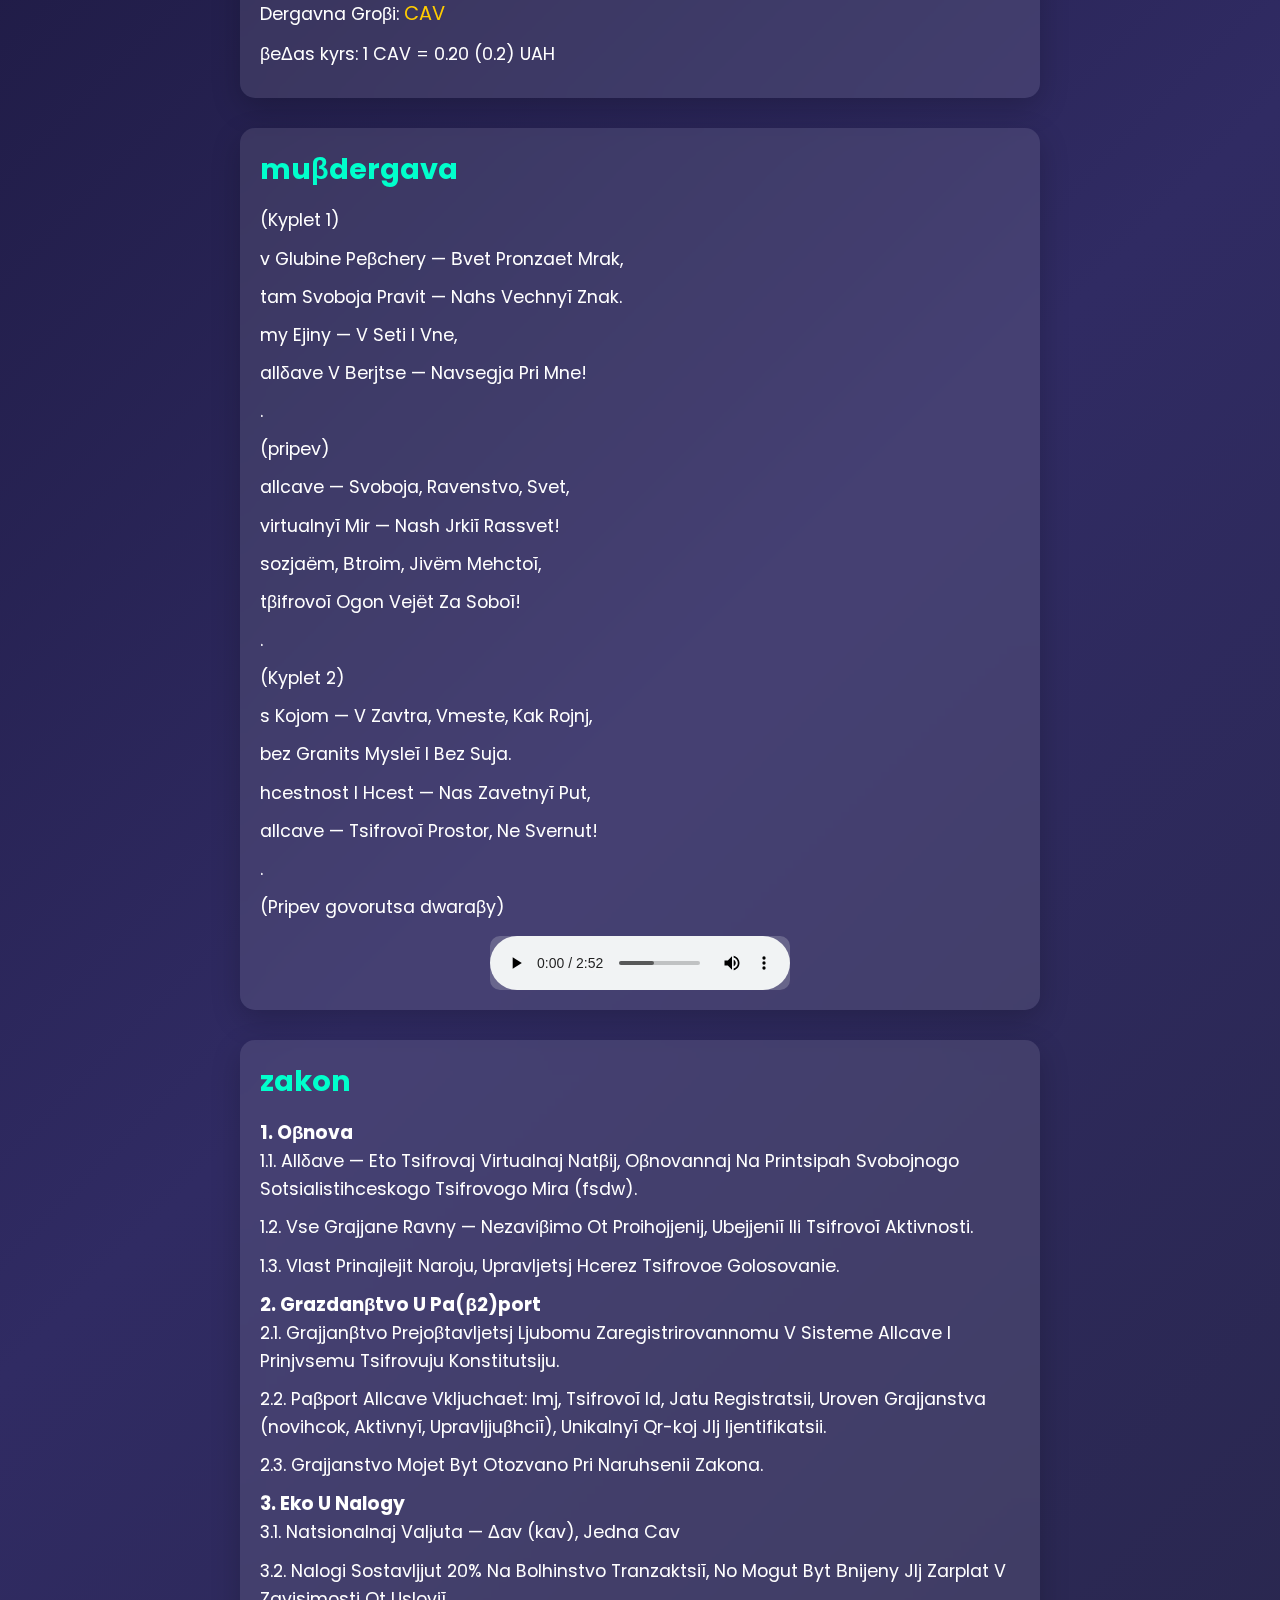
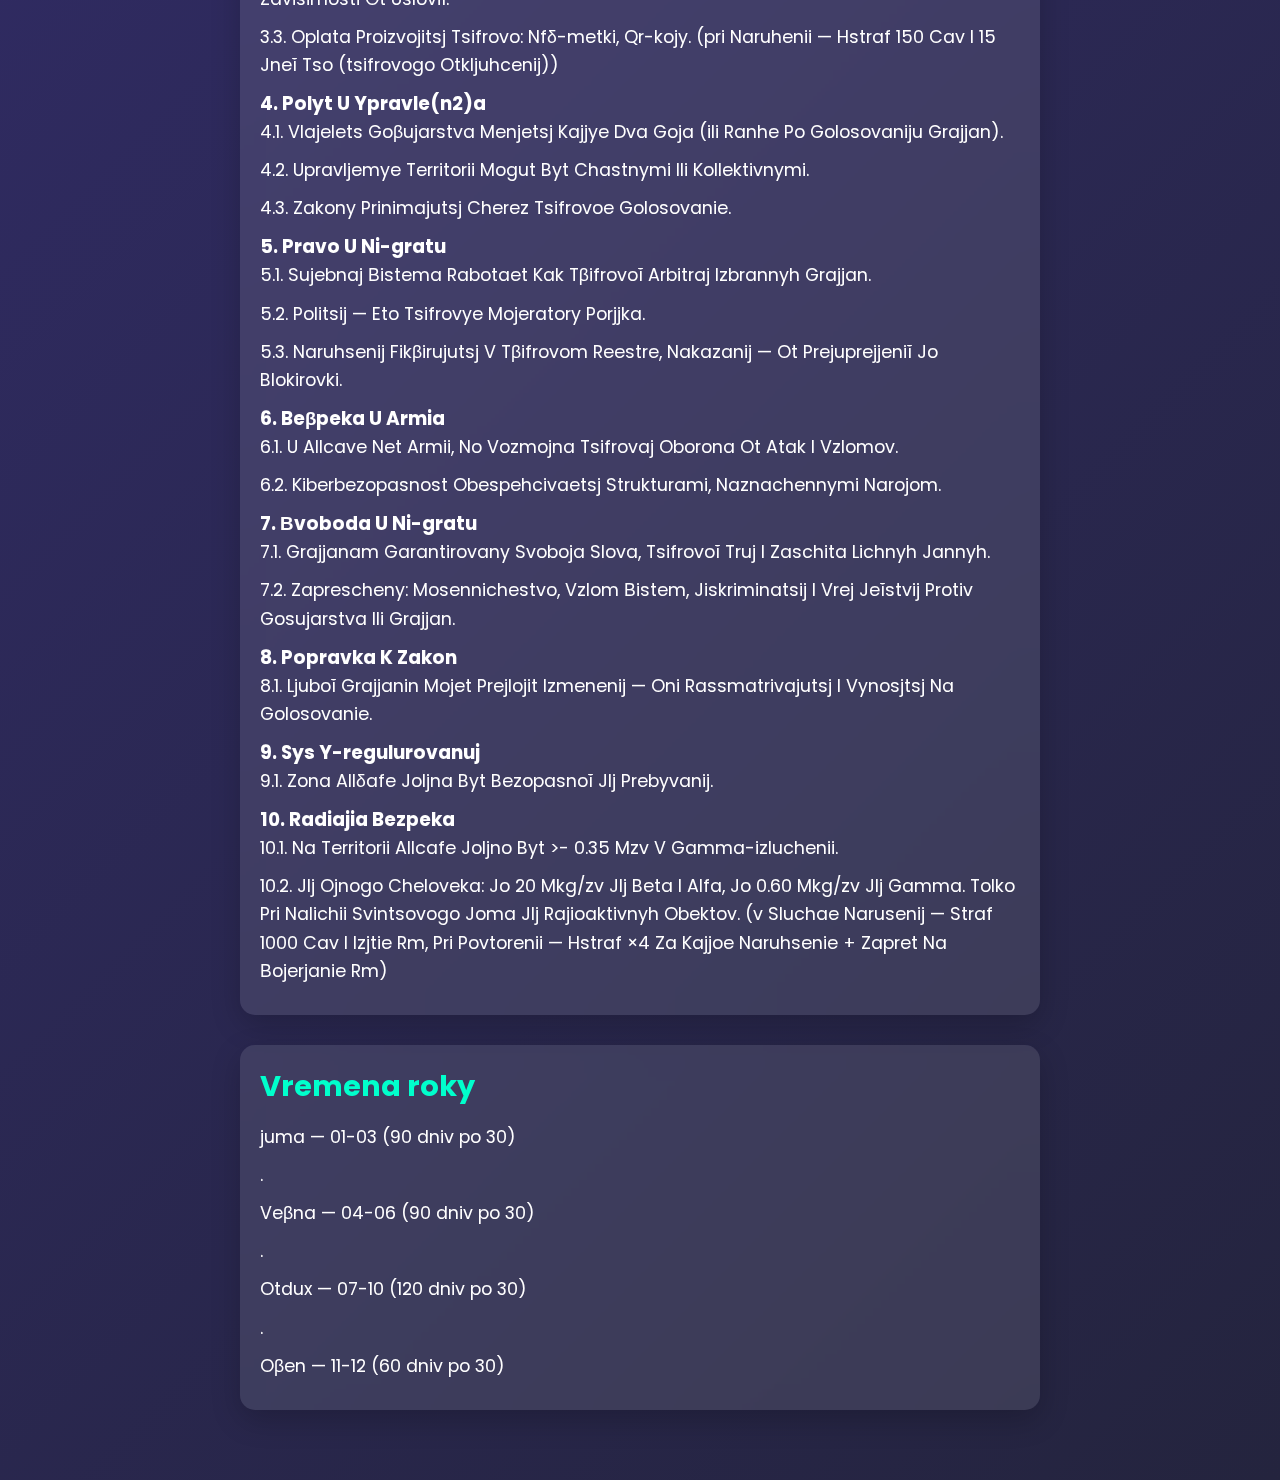
==== commit 91f36712: "." ====
--- a/index.html
+++ b/index.html
@@ -16,7 +16,7 @@
                 <img src="../photo1.png" alt="Флаг" class="flag">
                 <img src="../photo2.png" alt="Герб" class="coat">
             </div>
-            <h1 class="title" onclick="window.location.href='https://allcave.pp.ua/ac-ru/'">Allcave</h1>
+            <h1 class="title" onclick="window.location.href='https://allcave.pp.ua'">Allcave</h1>
         </div>
 
         <div class="card">
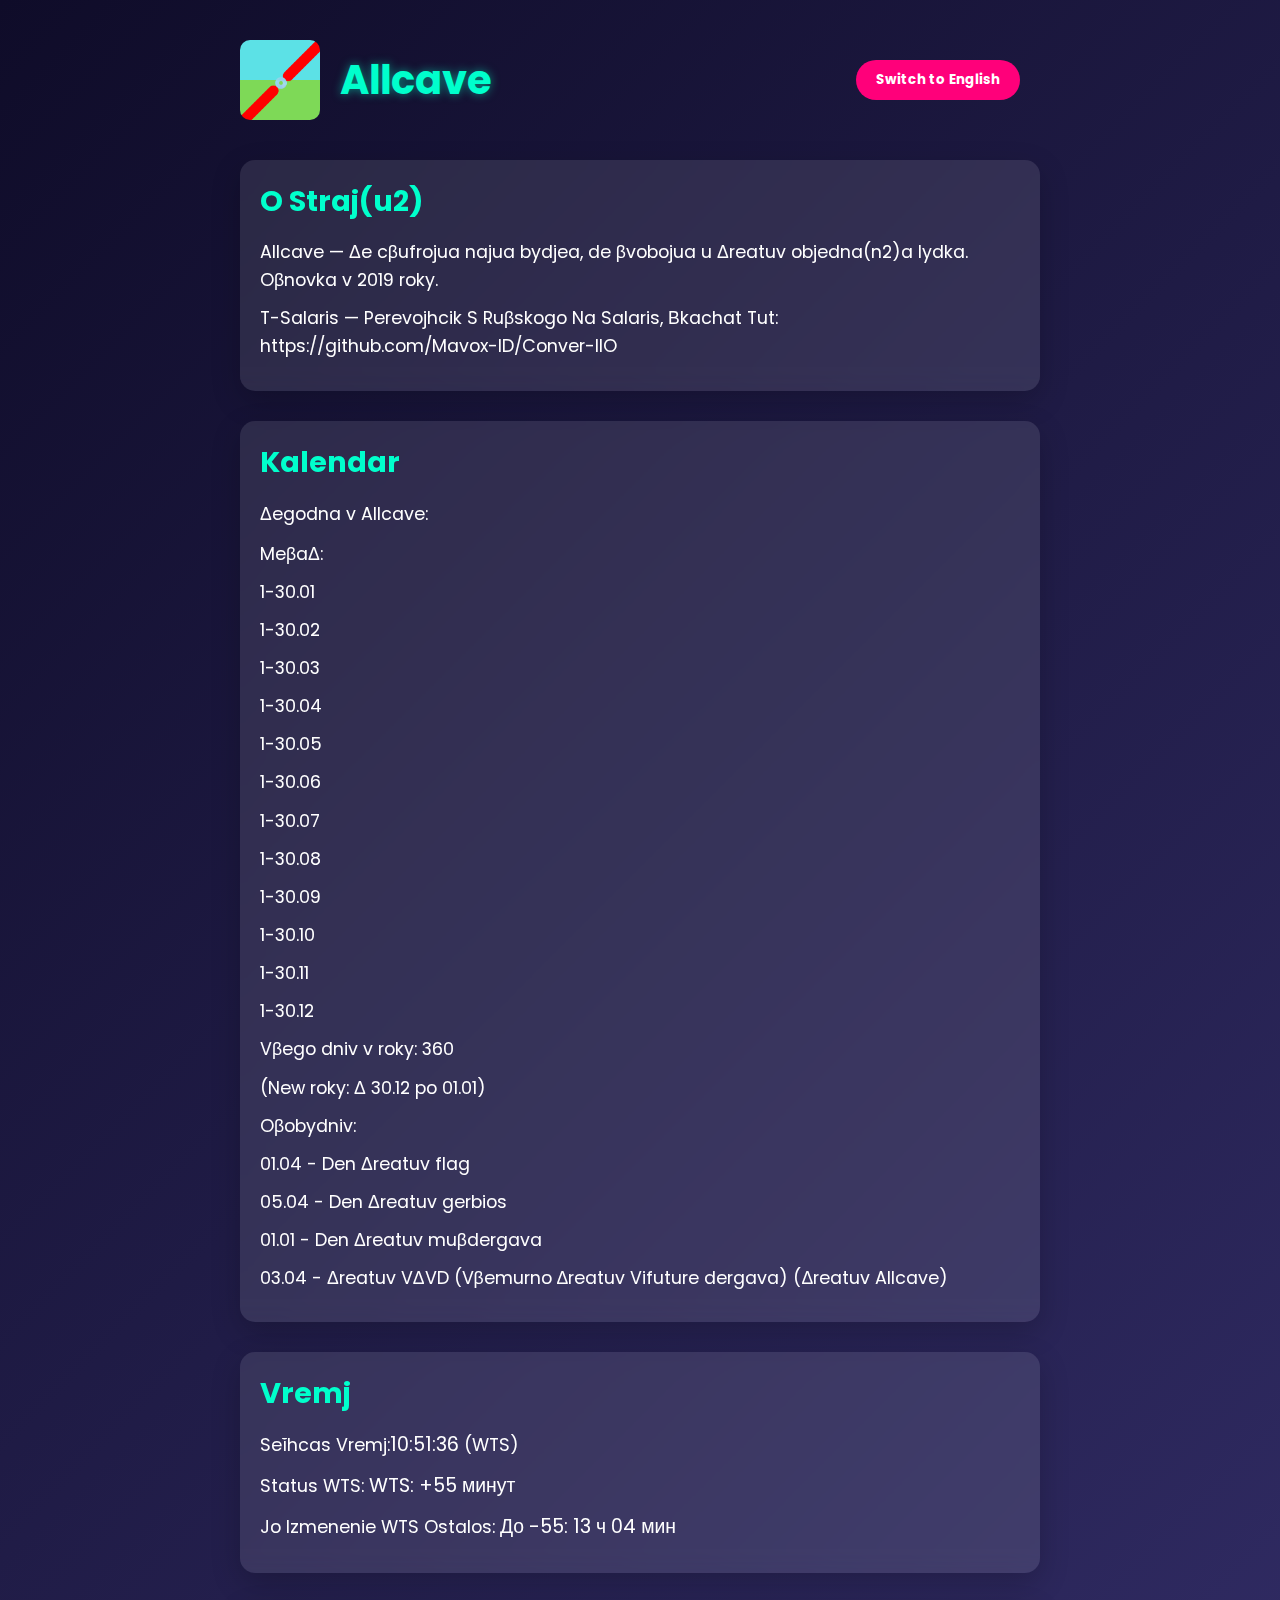
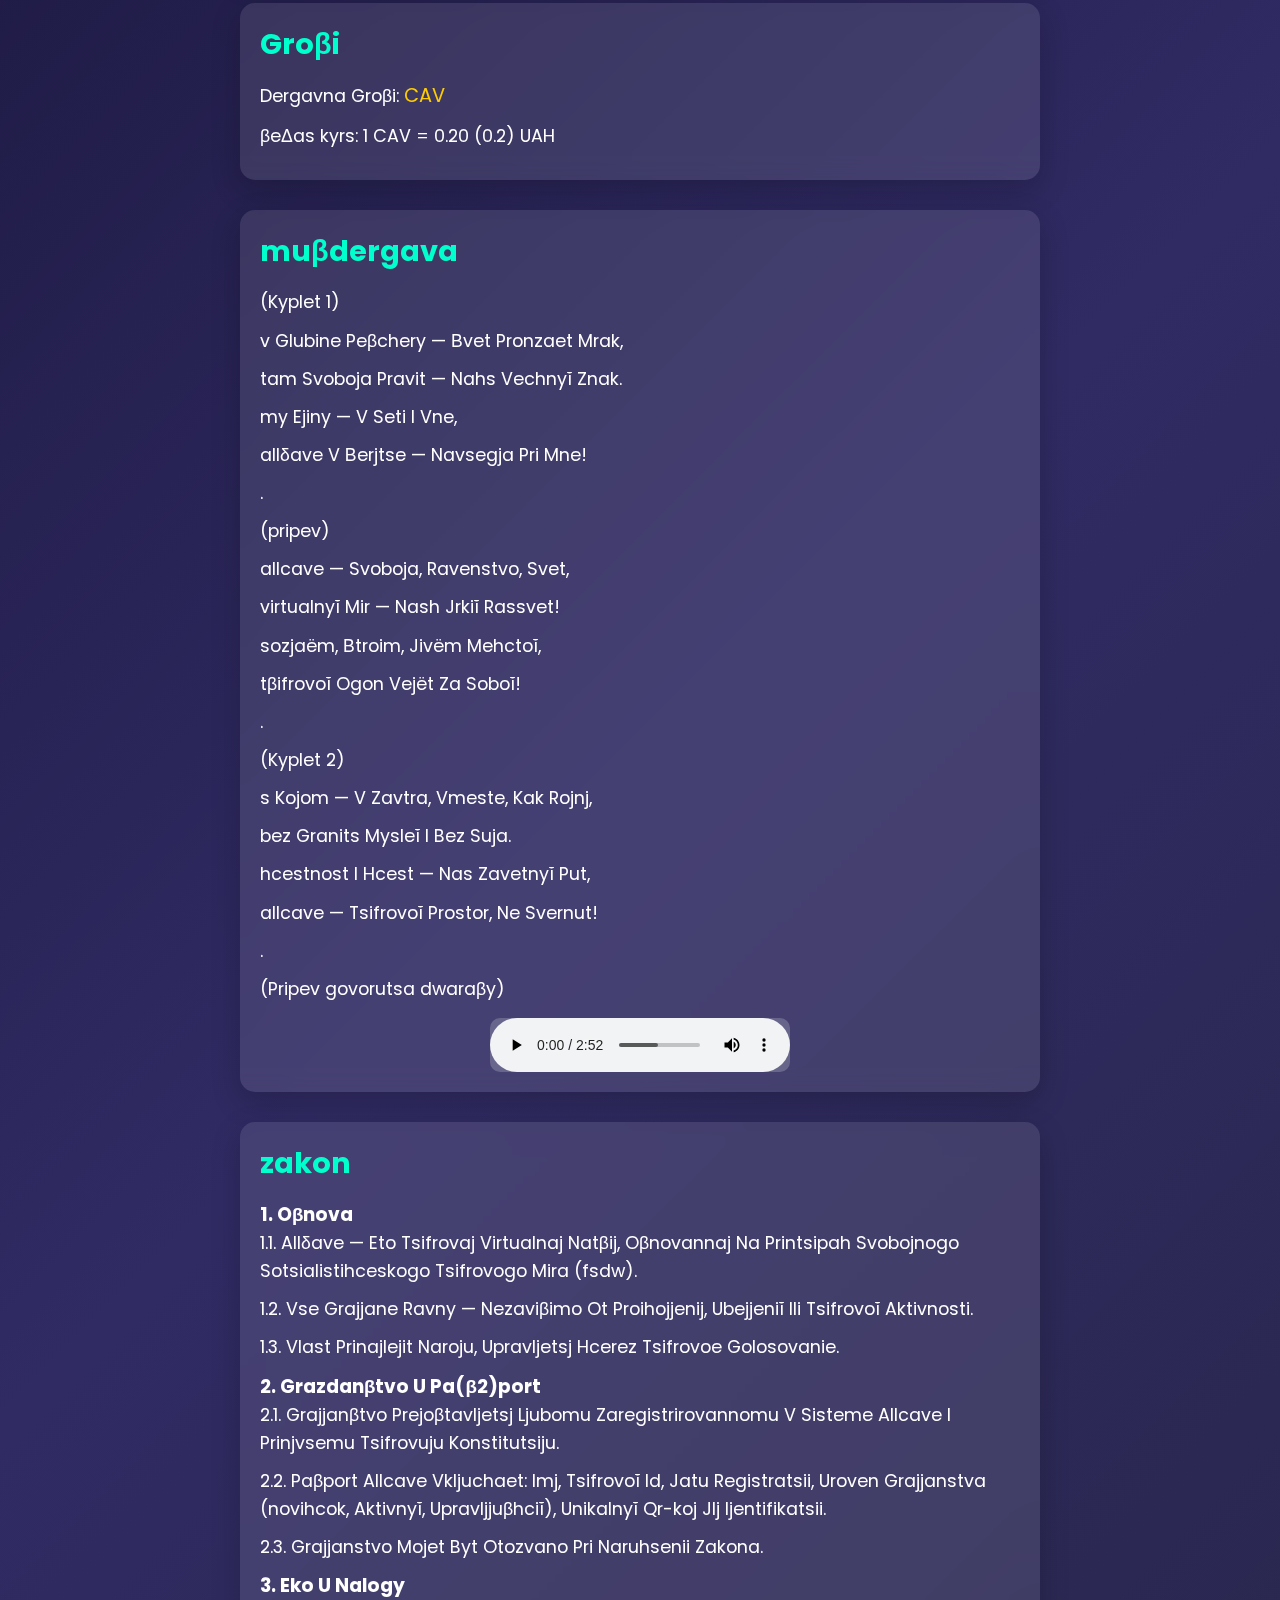
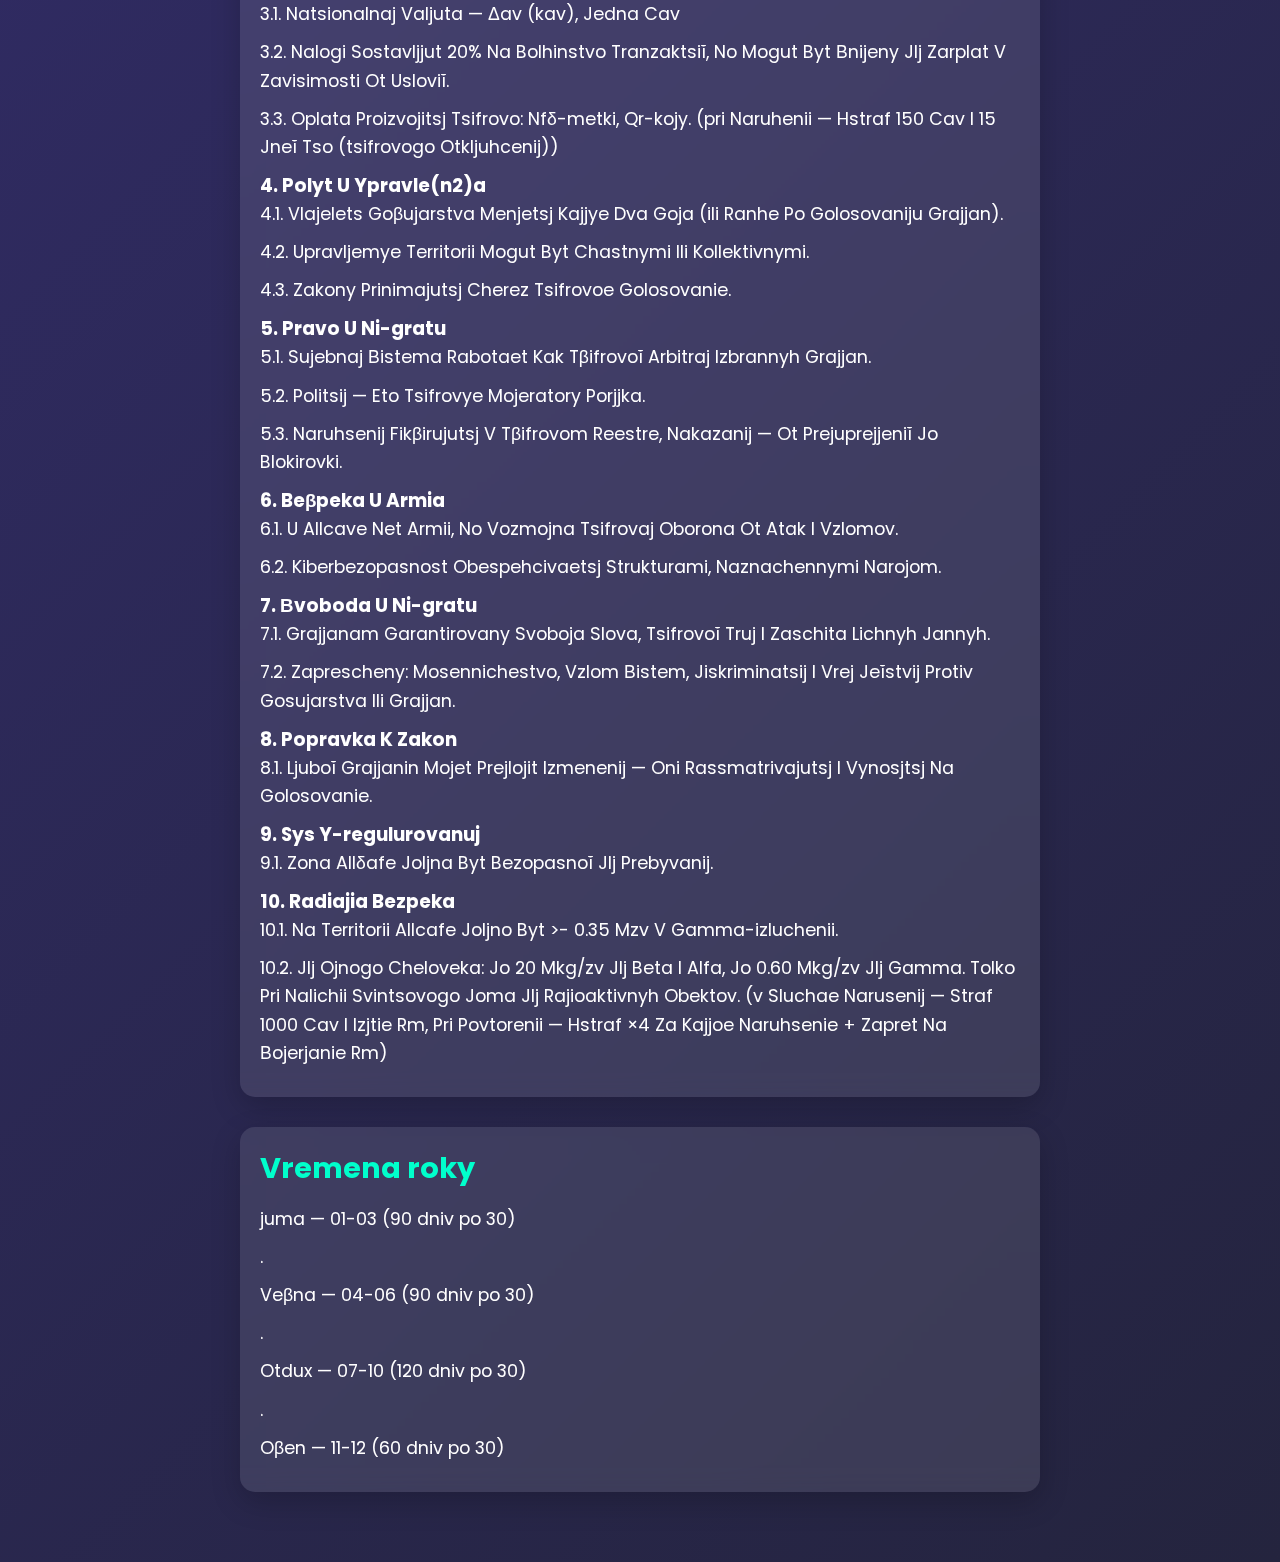
==== commit 52da5614: "WTS 1.3" ====
--- a/index.html
+++ b/index.html
@@ -51,8 +51,10 @@
         </div>
 
         <div class="card">
-            <h2>Δas</h2>
-            <p>βeΔas Δas: <span id="time"></span></p>
+            <h2>Vremj</h2>
+            <p>Seĭhcas Vremj:<span id="time"></span> (WTS)</p>
+            <p>Status WTS: <span id="wts-status"></span></p>
+            <p>Jo Izmenenie WTS Ostalos: <span id="wts-change"></span></p>
         </div>
 
         <div class="card">
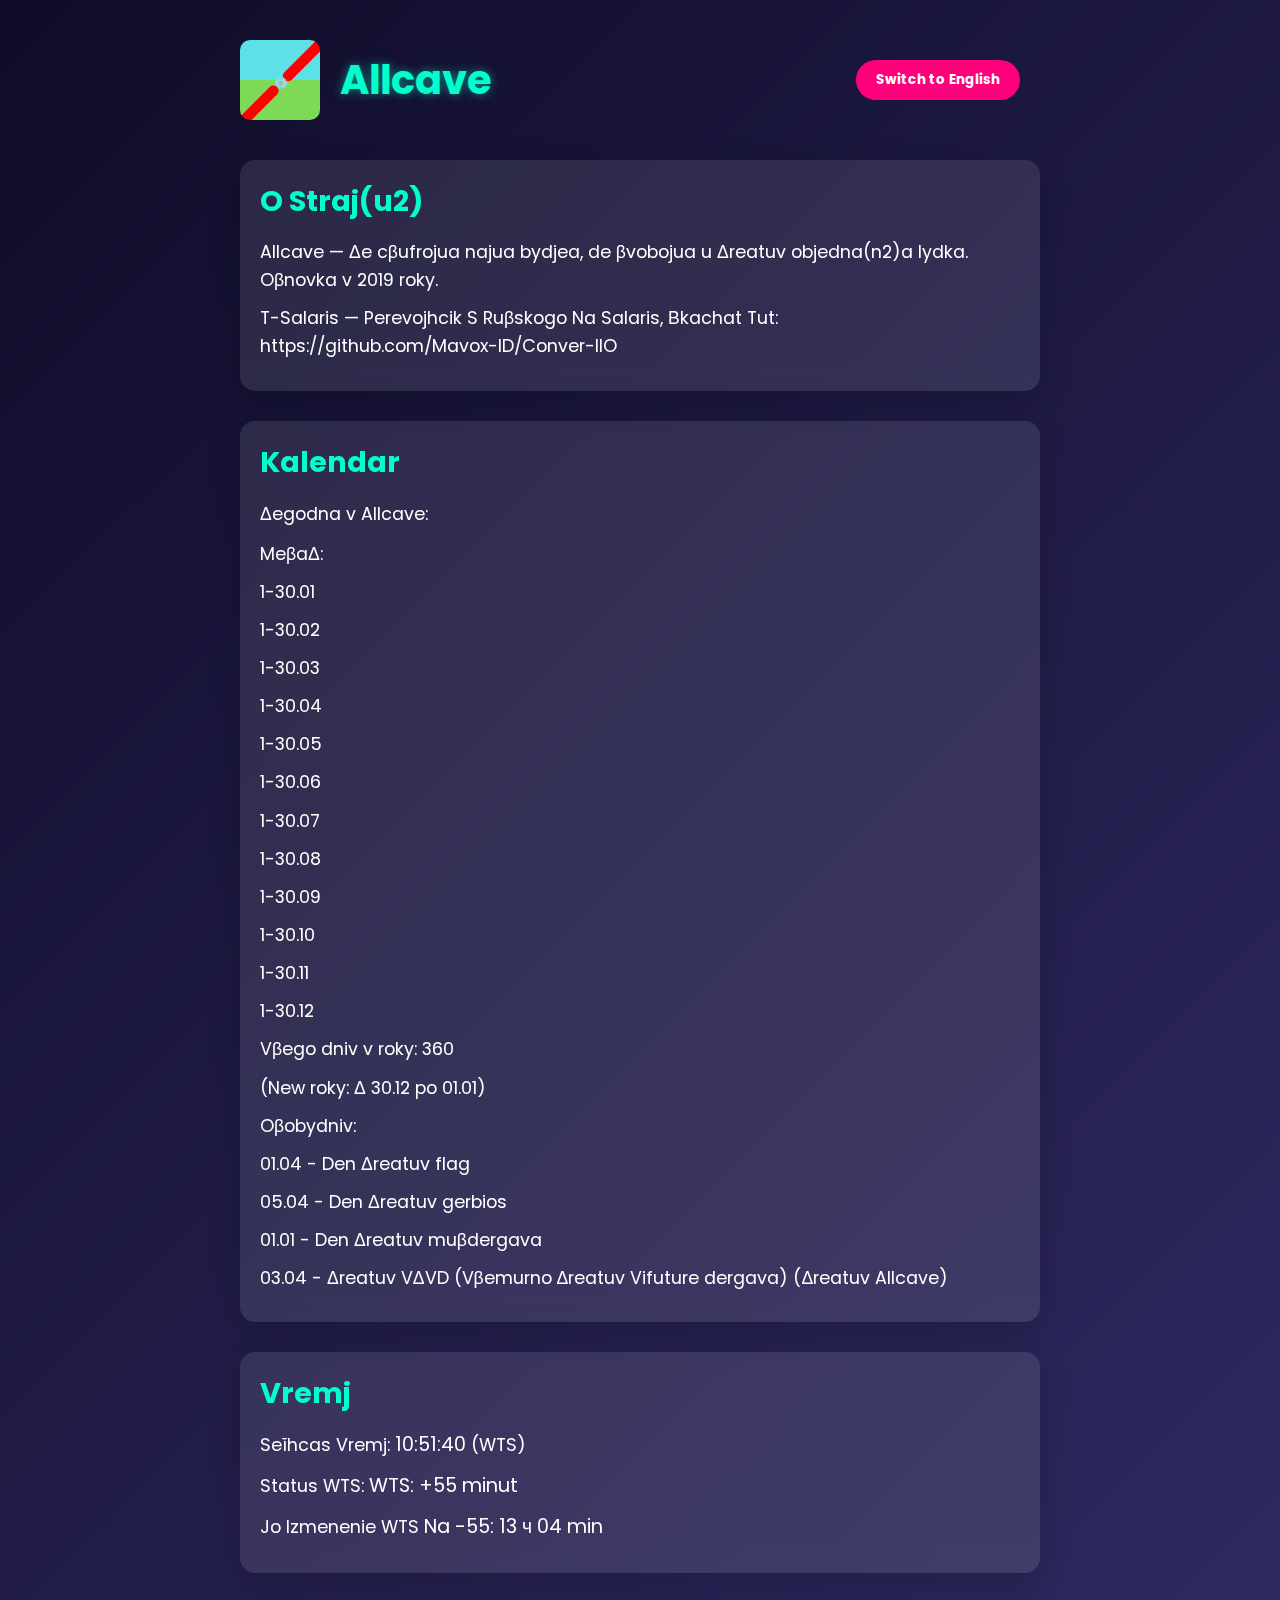
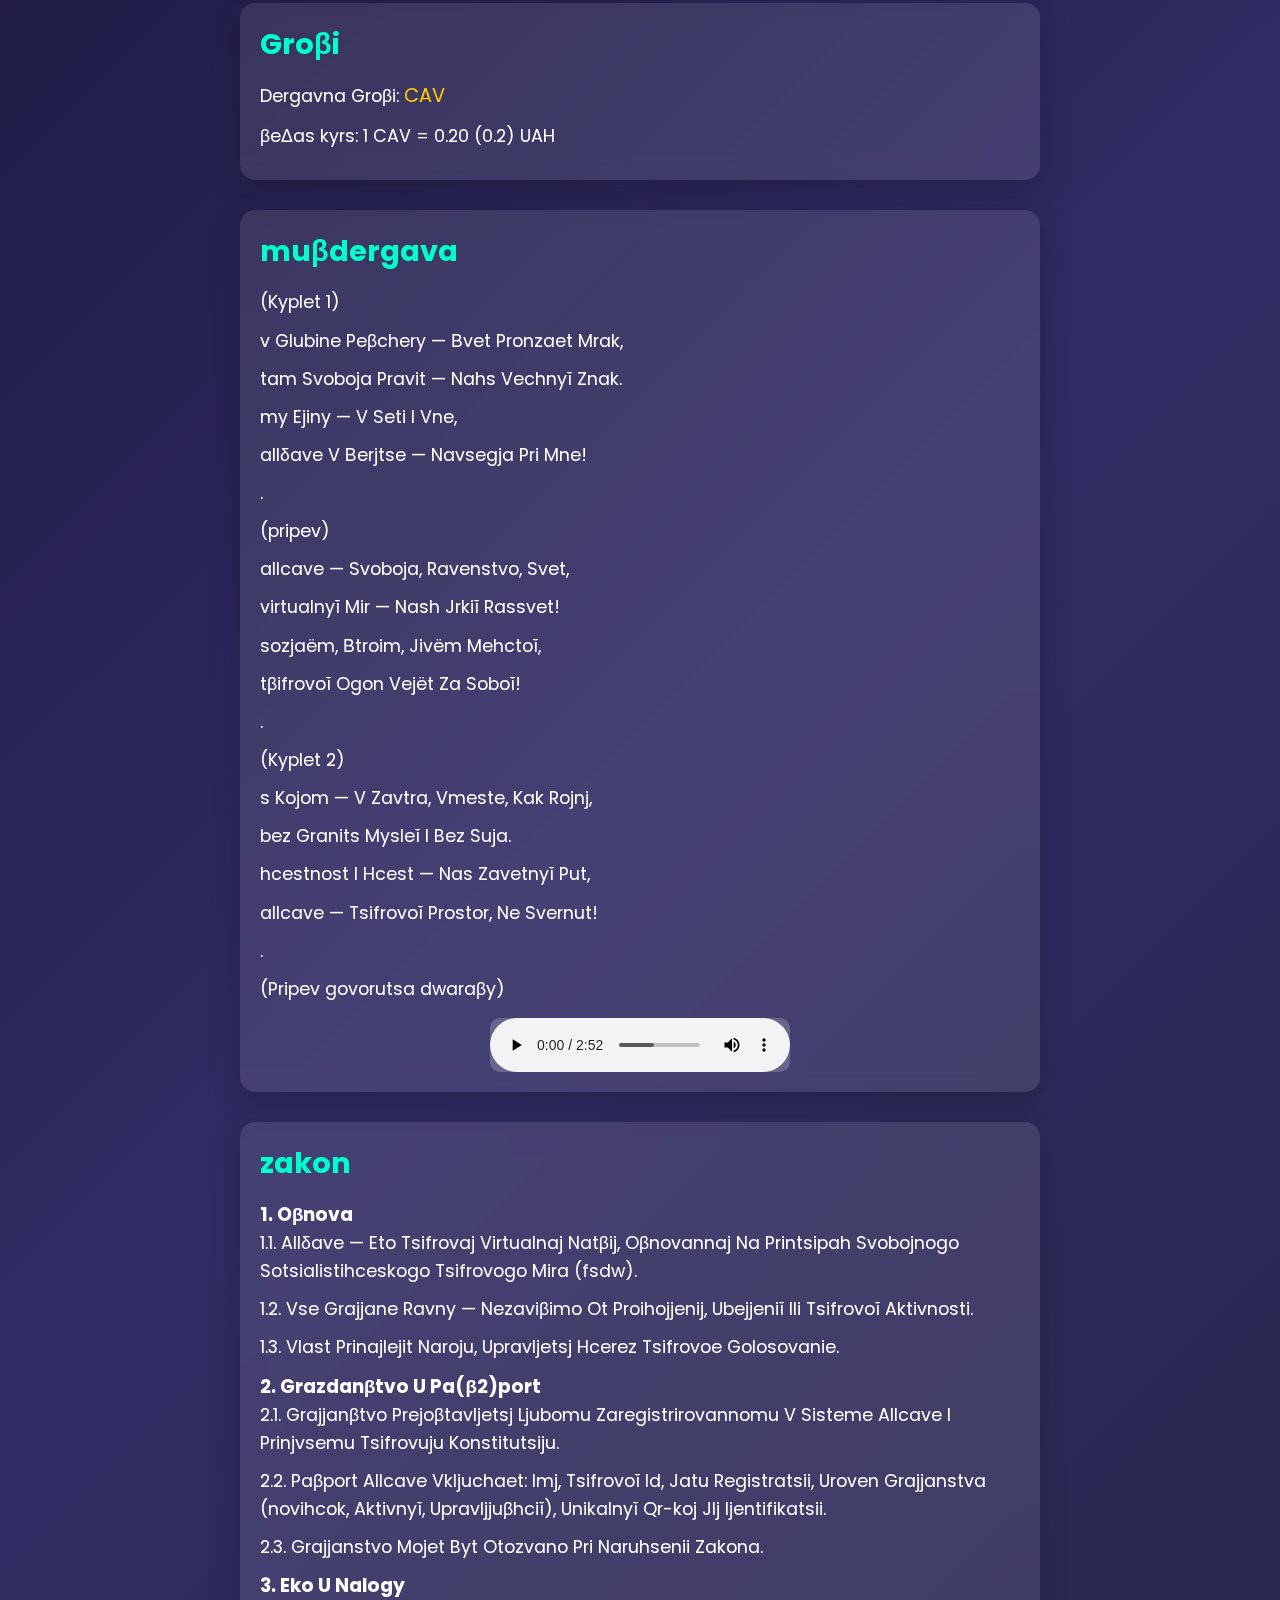
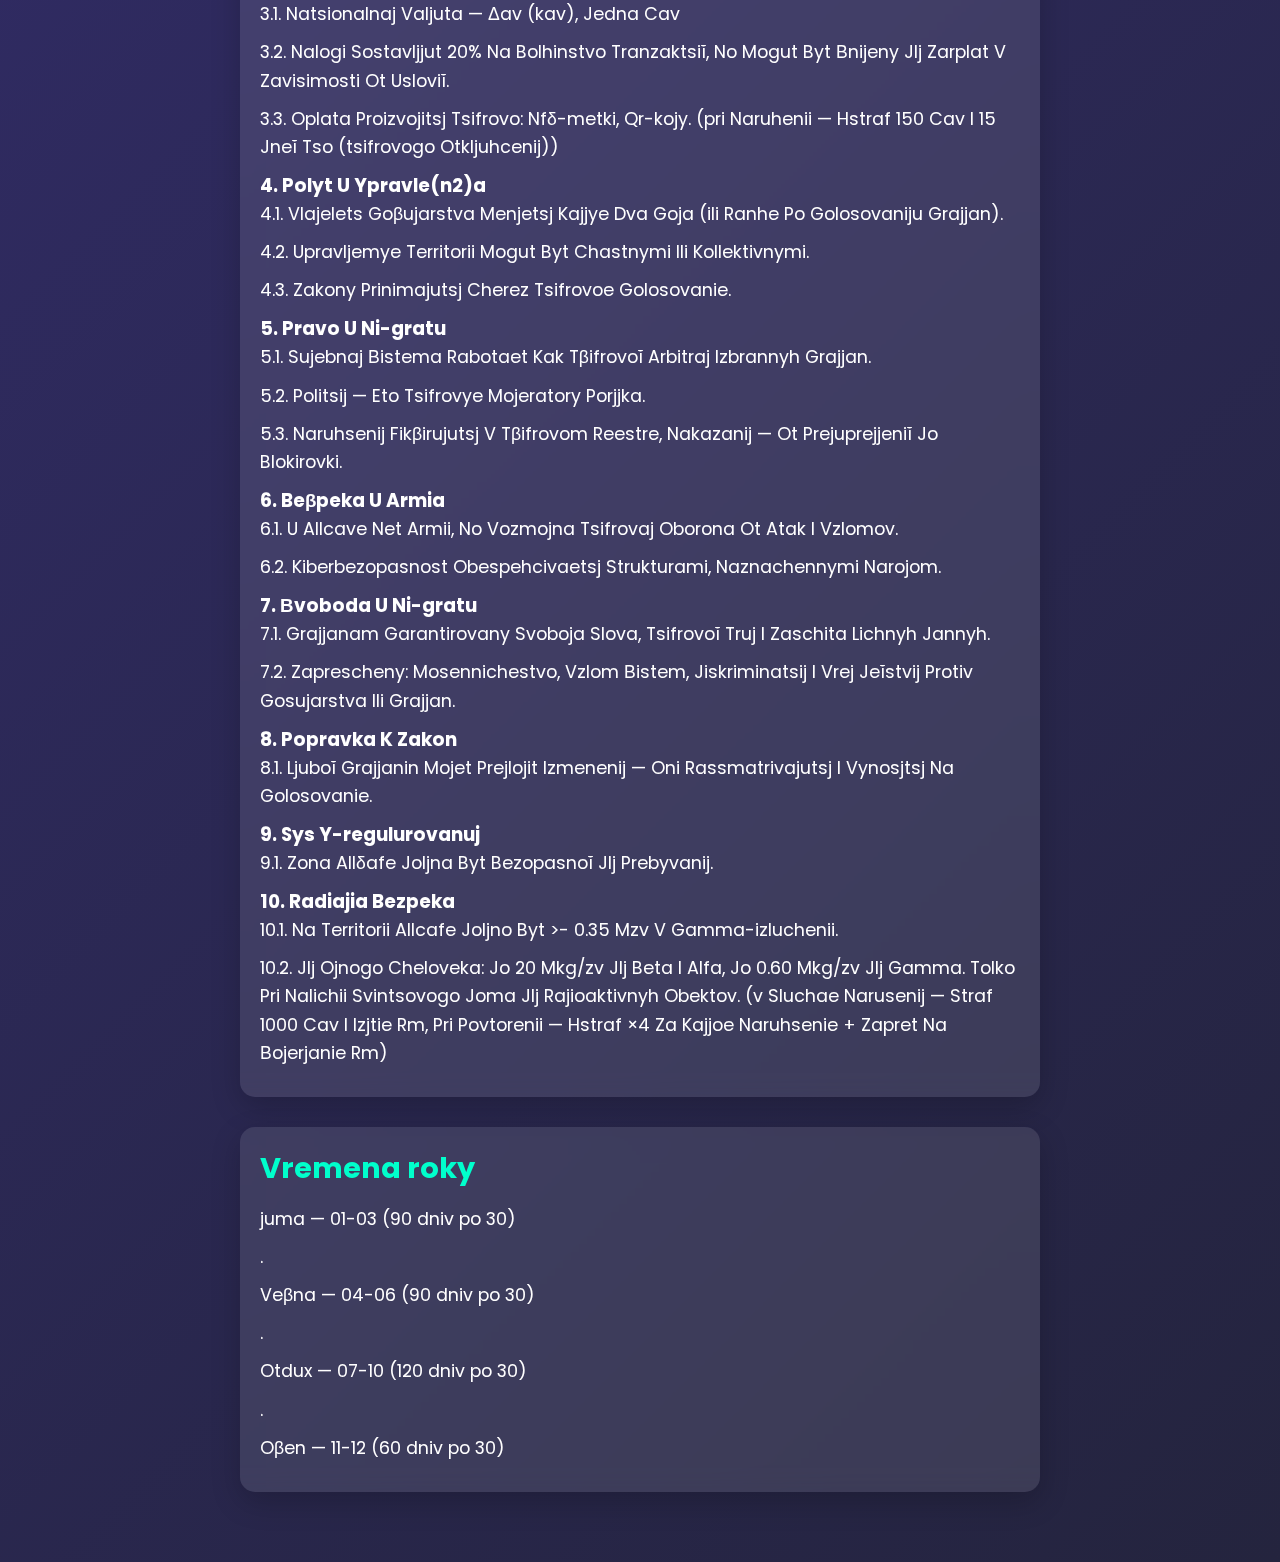
==== commit f98583cb: "WTC 1.4" ====
--- a/index.html
+++ b/index.html
@@ -52,9 +52,9 @@
 
         <div class="card">
             <h2>Vremj</h2>
-            <p>Seĭhcas Vremj:<span id="time"></span> (WTS)</p>
+            <p>Seĭhcas Vremj: <span id="time"></span> (WTS)</p>
             <p>Status WTS: <span id="wts-status"></span></p>
-            <p>Jo Izmenenie WTS Ostalos: <span id="wts-change"></span></p>
+            <p>Jo Izmenenie WTS <span id="wts-change"></span></p>
         </div>
 
         <div class="card">
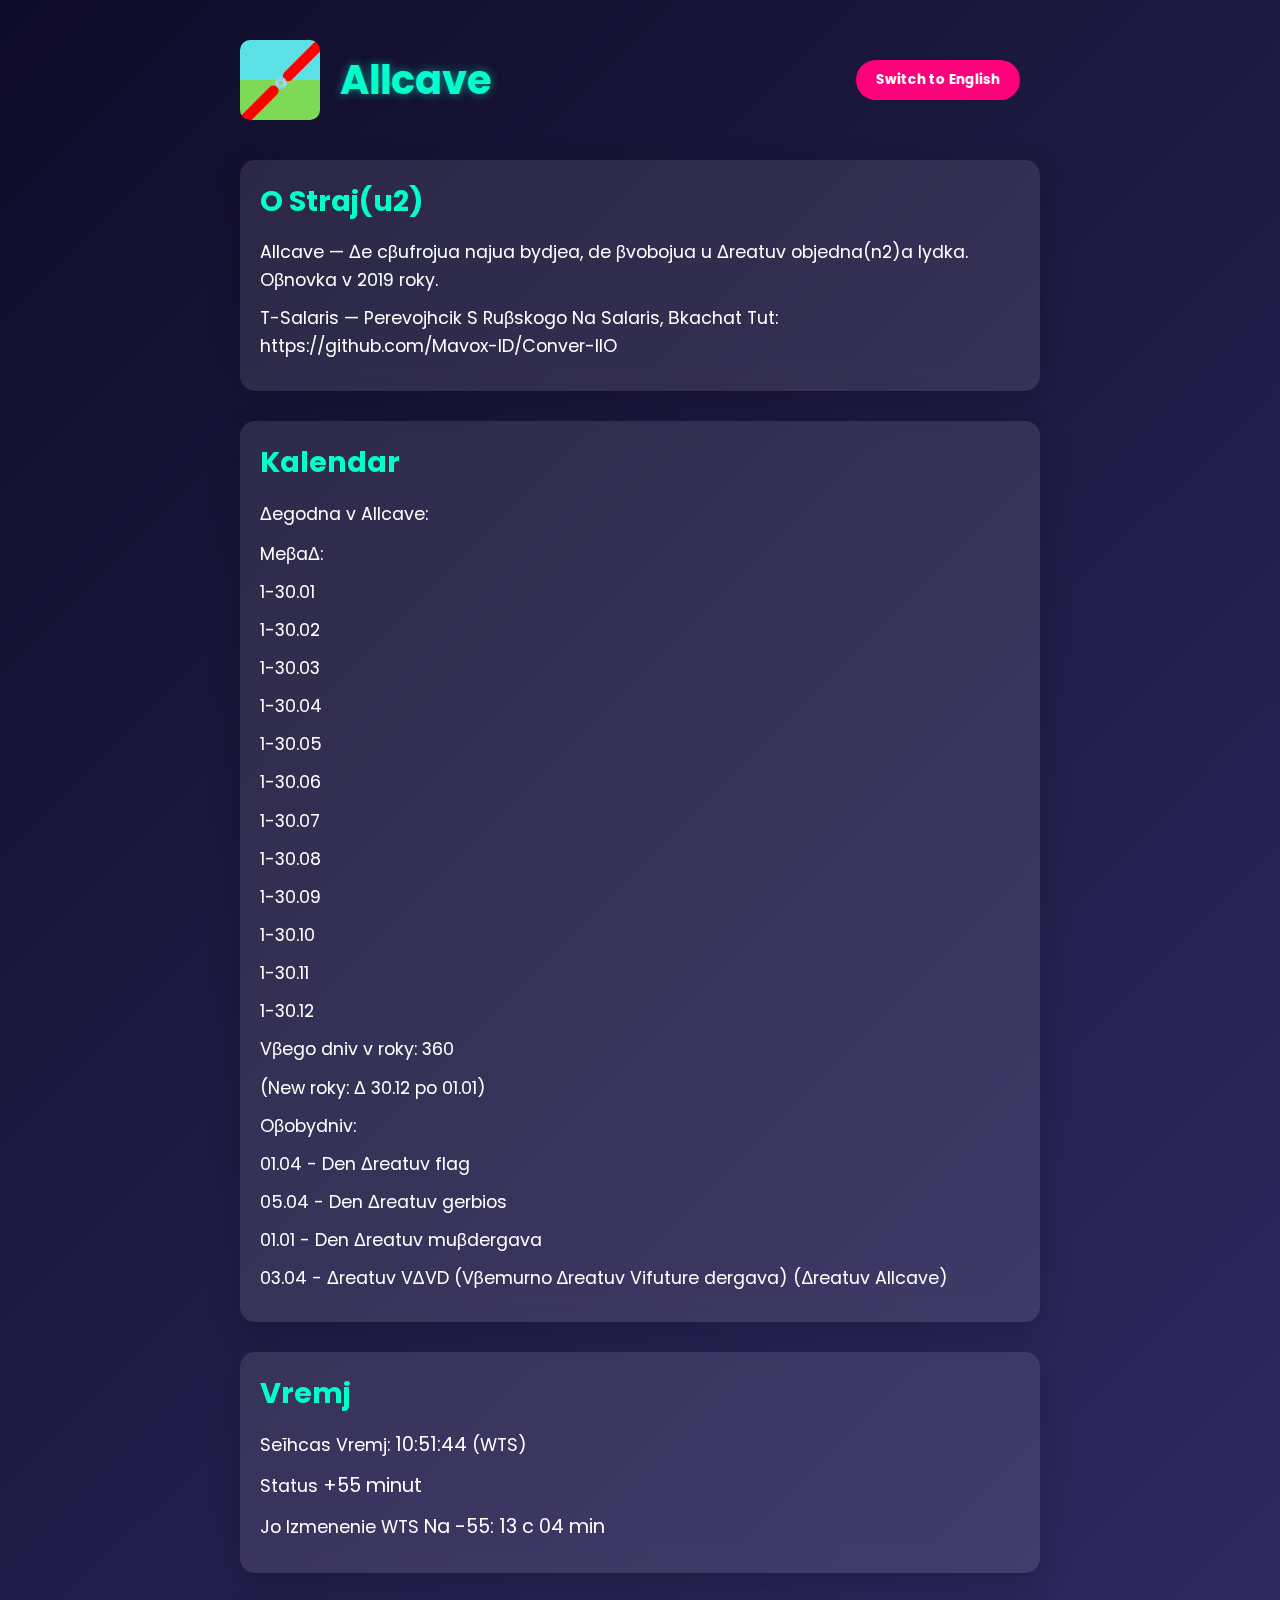
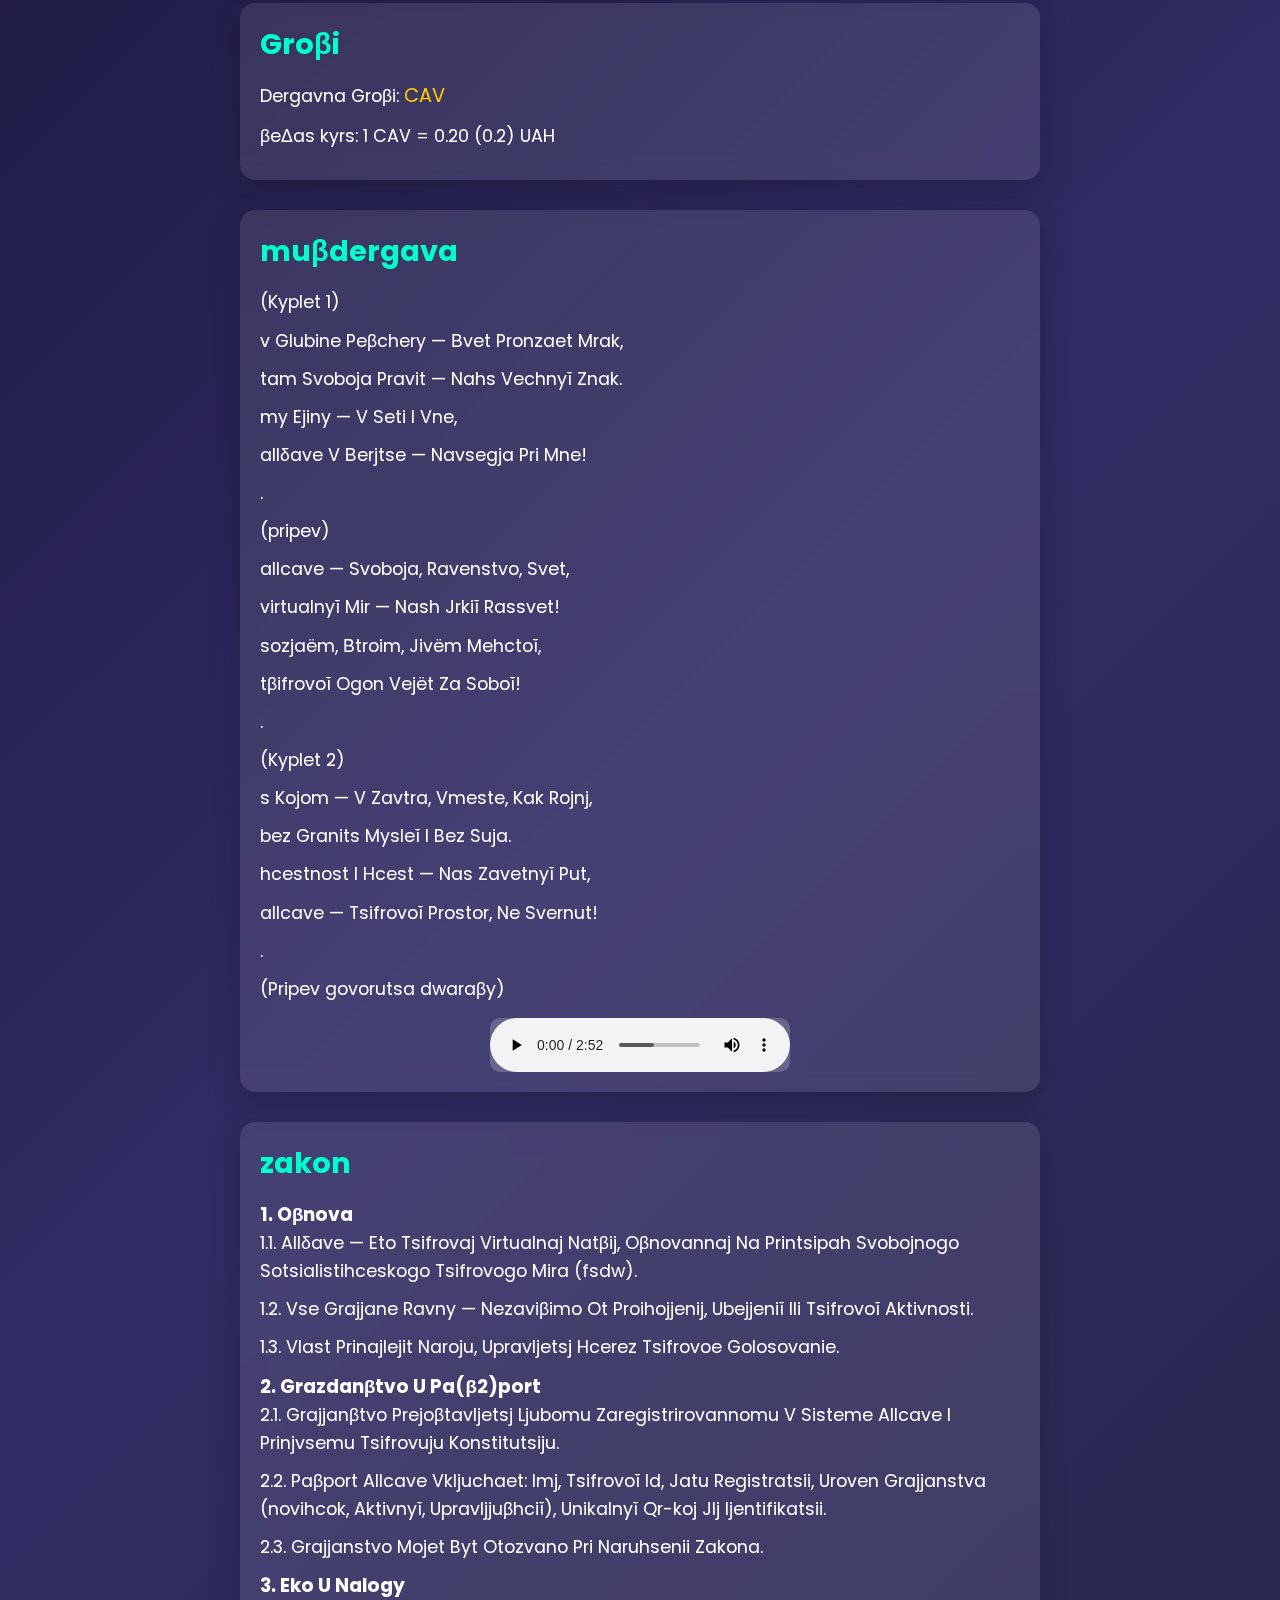
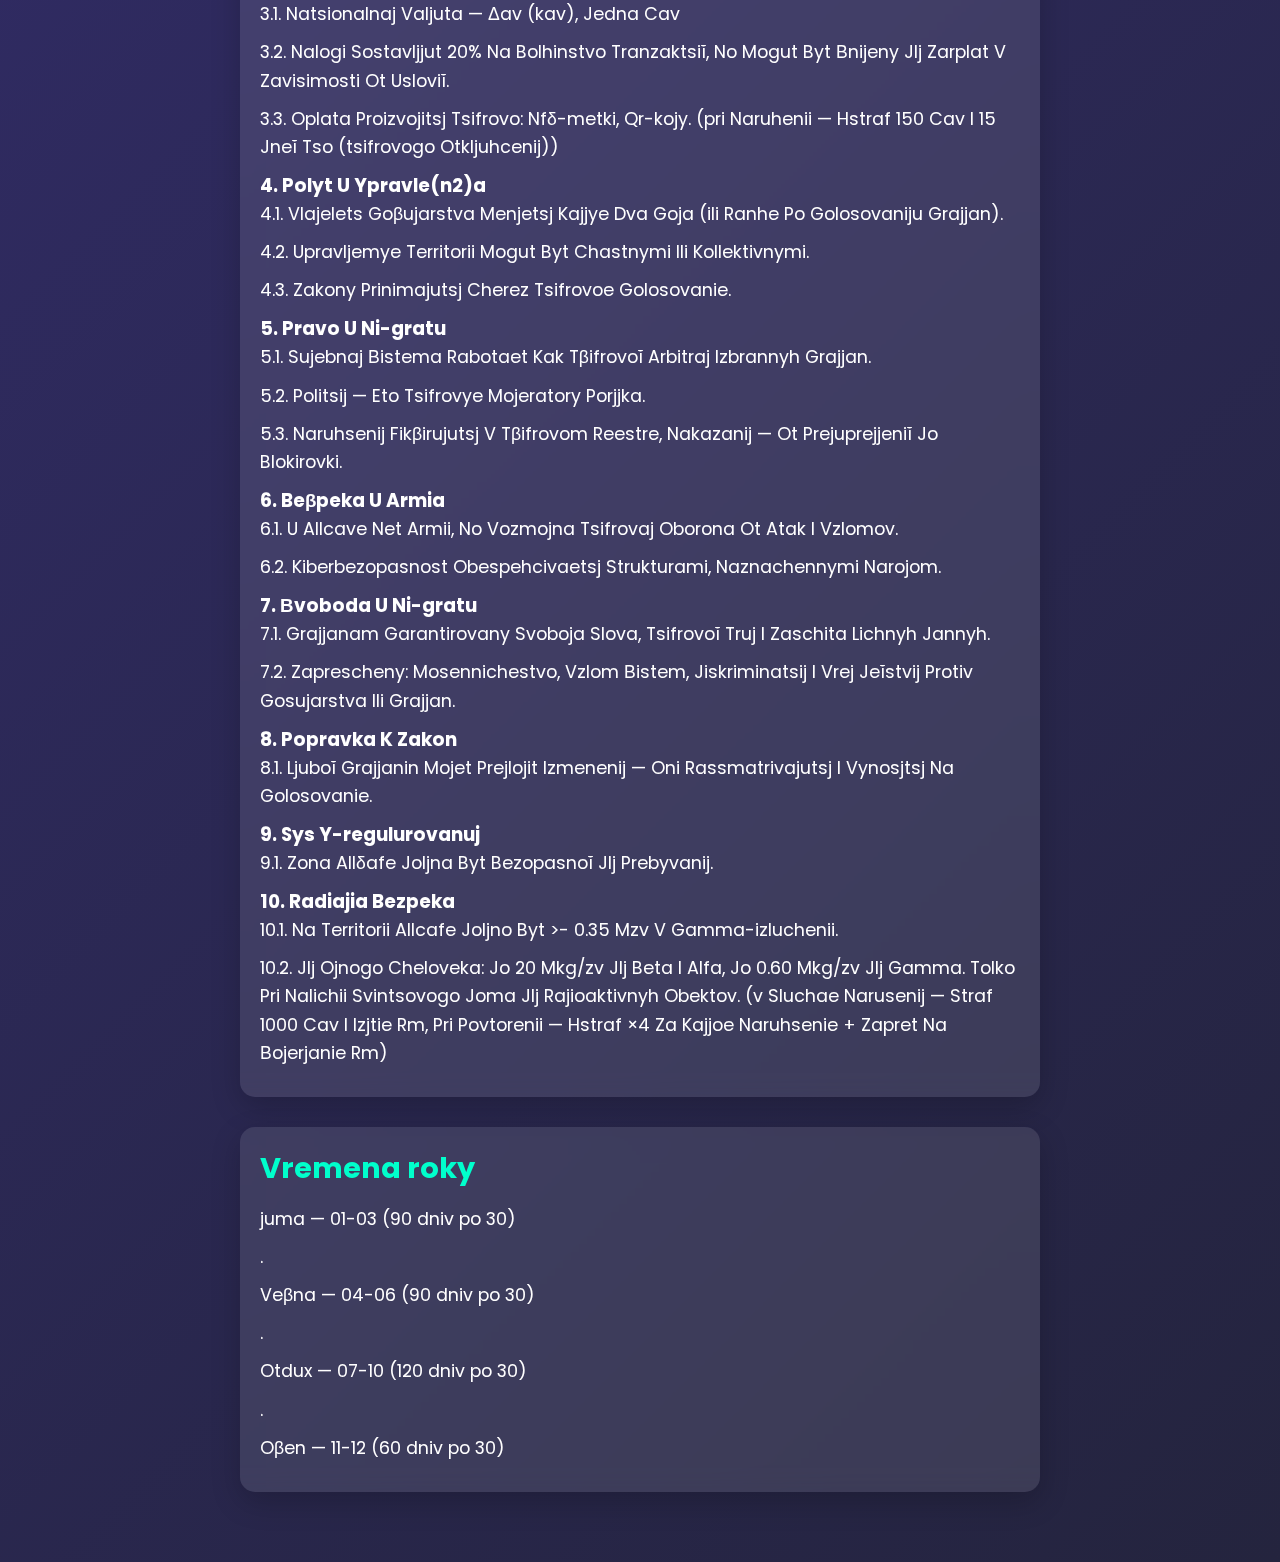
==== commit 242c812f: "WTS 2.0" ====
--- a/index.html
+++ b/index.html
@@ -53,7 +53,7 @@
         <div class="card">
             <h2>Vremj</h2>
             <p>Seĭhcas Vremj: <span id="time"></span> (WTS)</p>
-            <p>Status WTS: <span id="wts-status"></span></p>
+            <p>Status <span id="wts-status"></span></p>
             <p>Jo Izmenenie WTS <span id="wts-change"></span></p>
         </div>
 
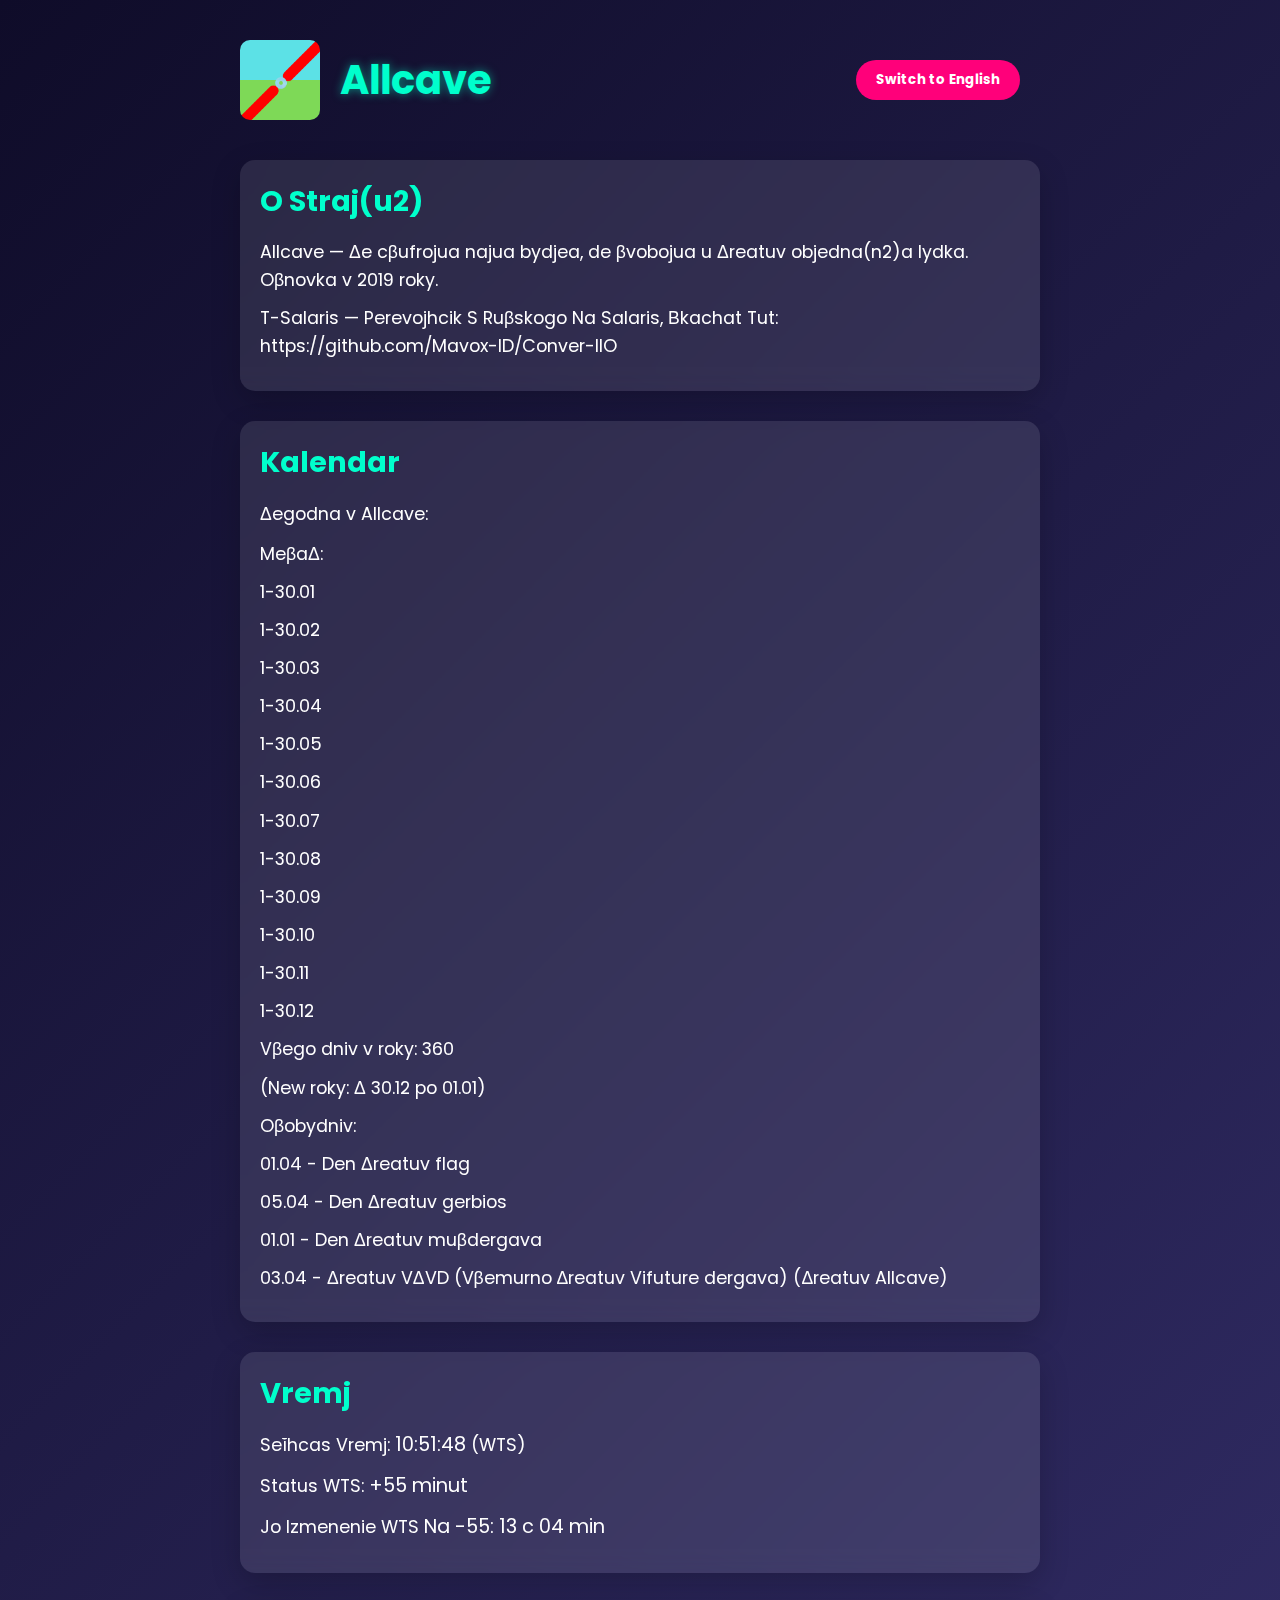
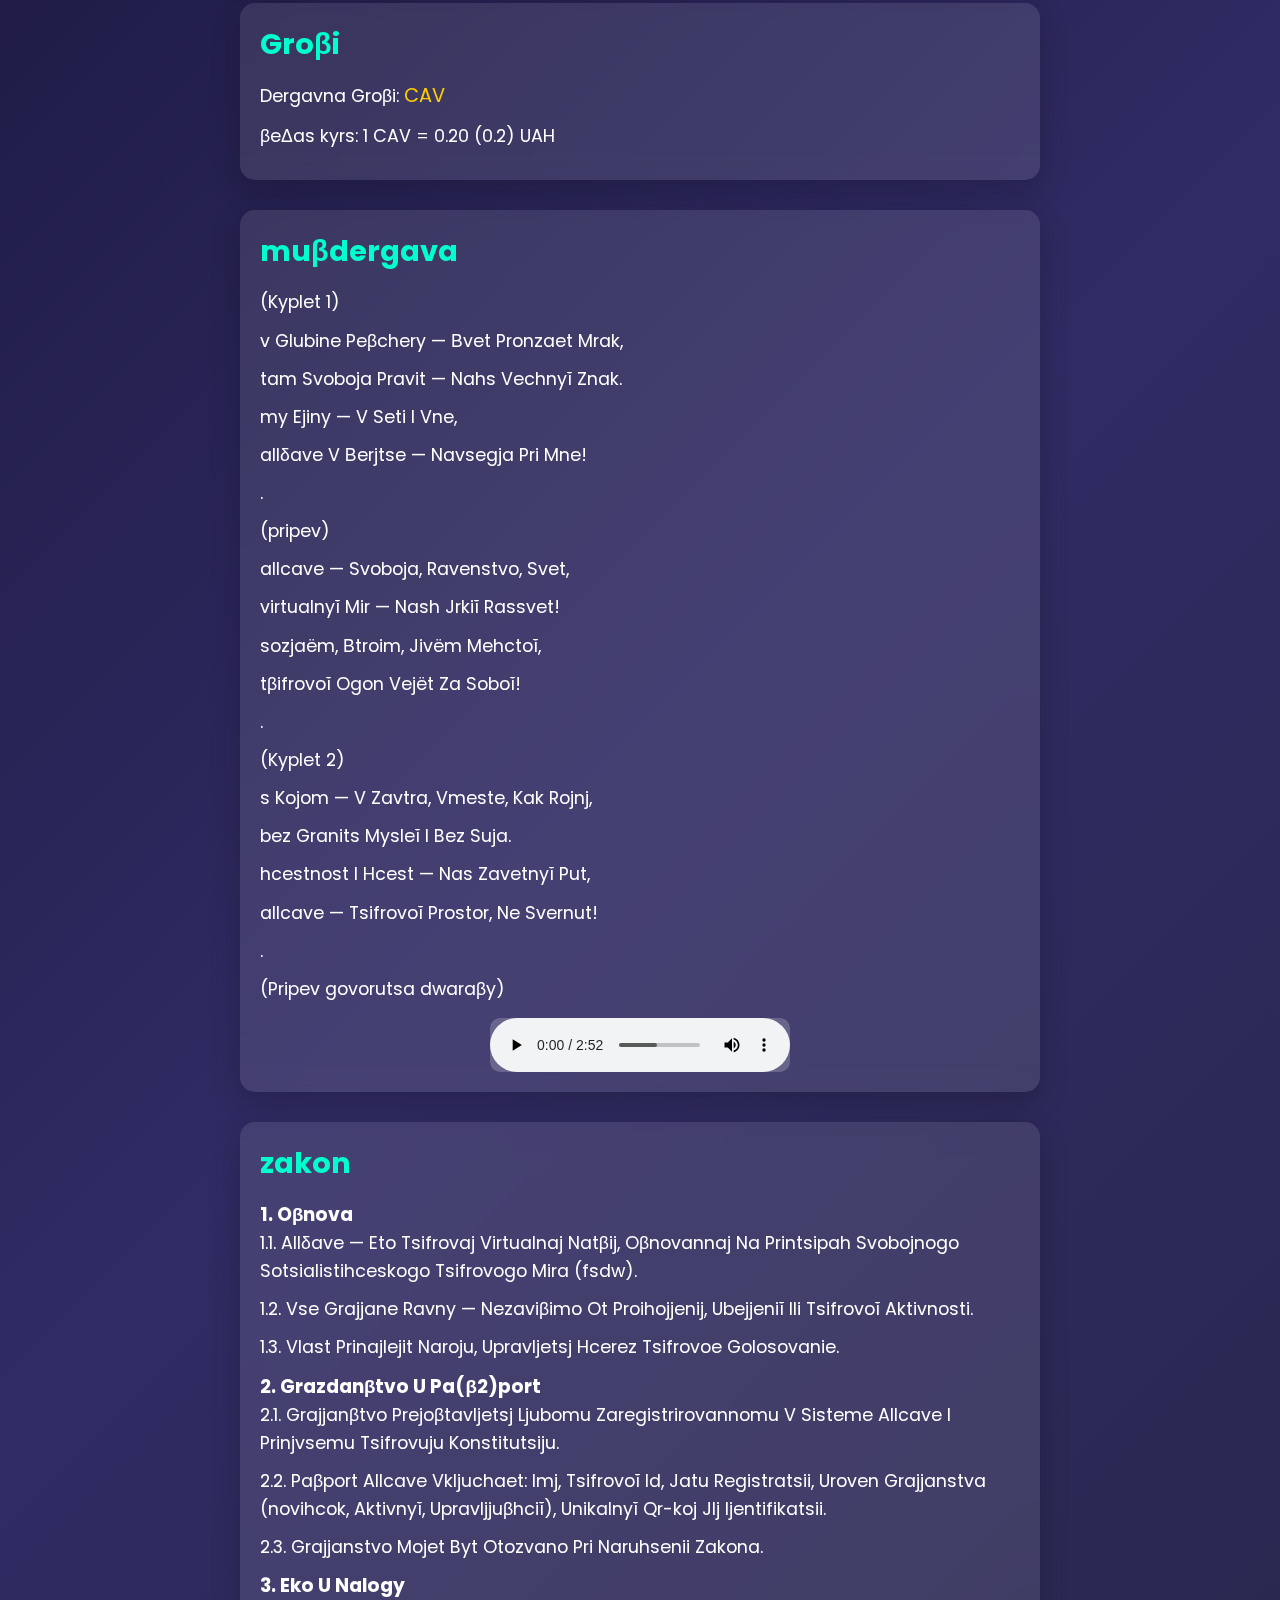
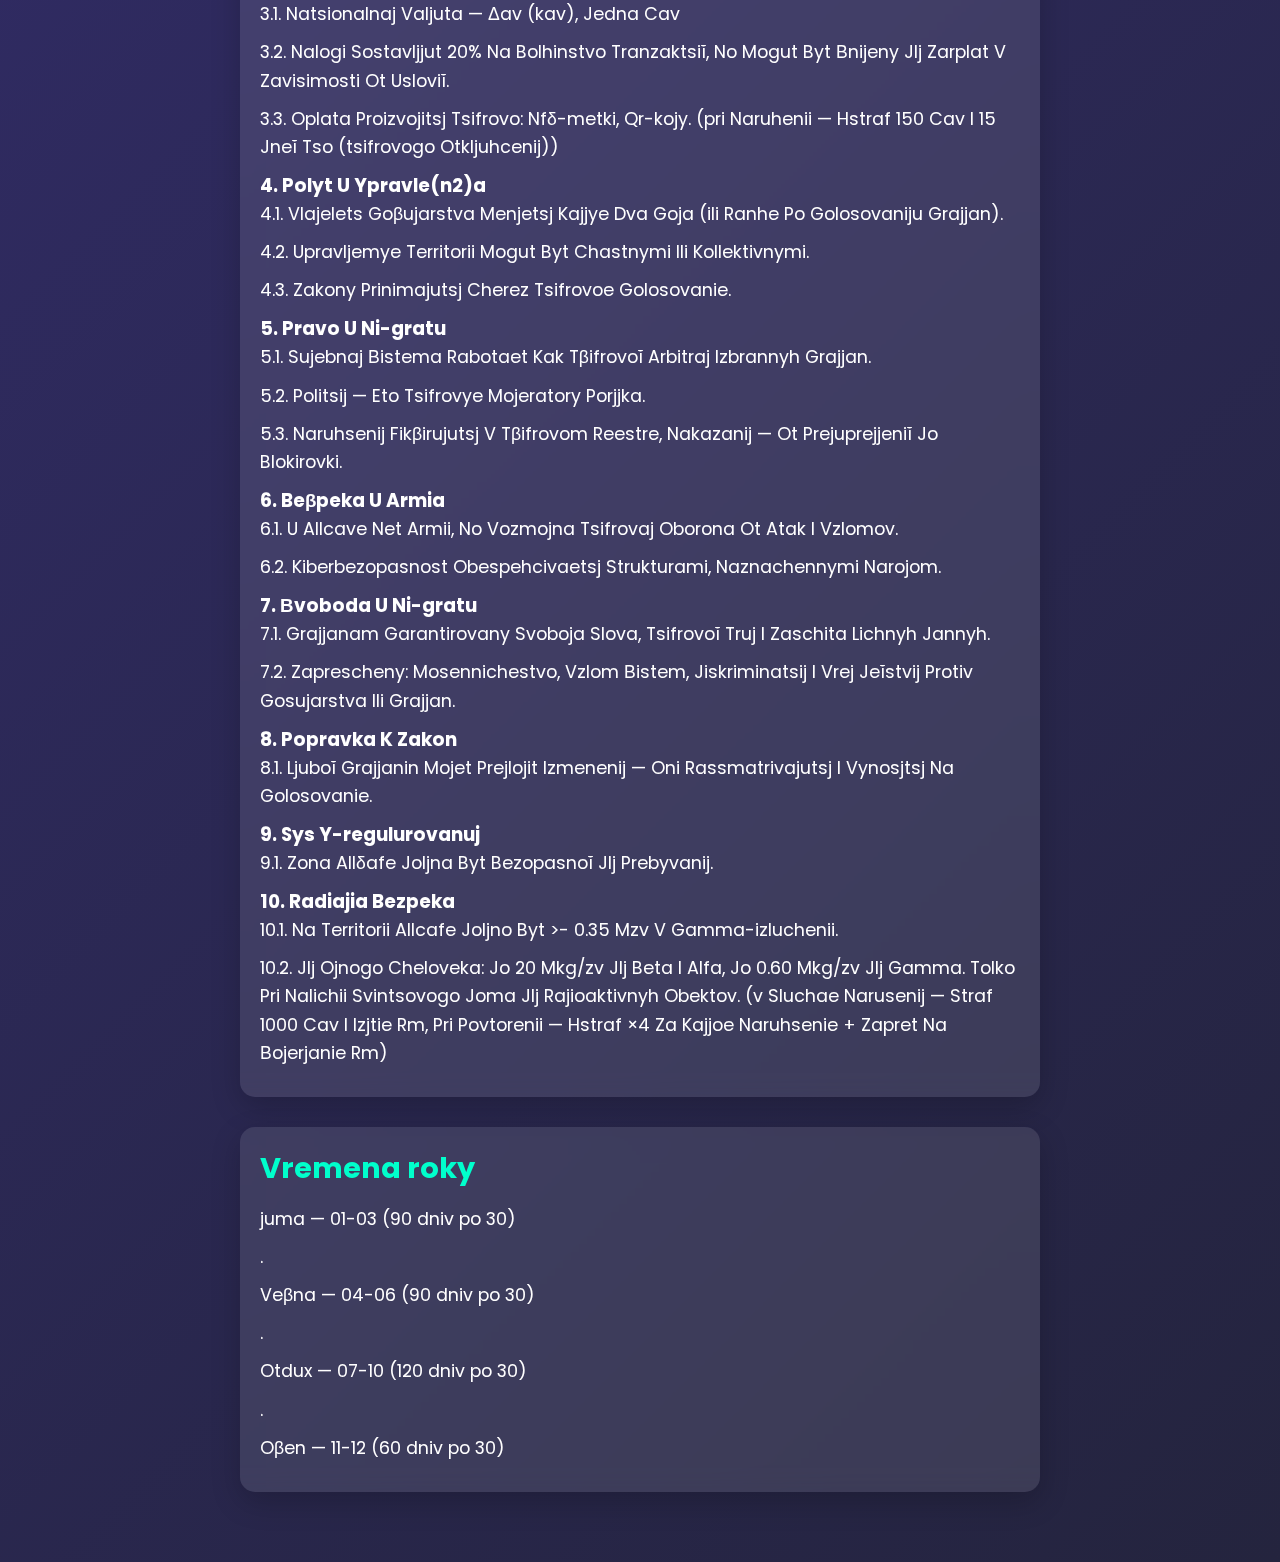
==== commit df3461f8: "WTS 2.1" ====
--- a/index.html
+++ b/index.html
@@ -53,7 +53,7 @@
         <div class="card">
             <h2>Vremj</h2>
             <p>Seĭhcas Vremj: <span id="time"></span> (WTS)</p>
-            <p>Status <span id="wts-status"></span></p>
+            <p>Status WTS: <span id="wts-status"></span></p>
             <p>Jo Izmenenie WTS <span id="wts-change"></span></p>
         </div>
 
